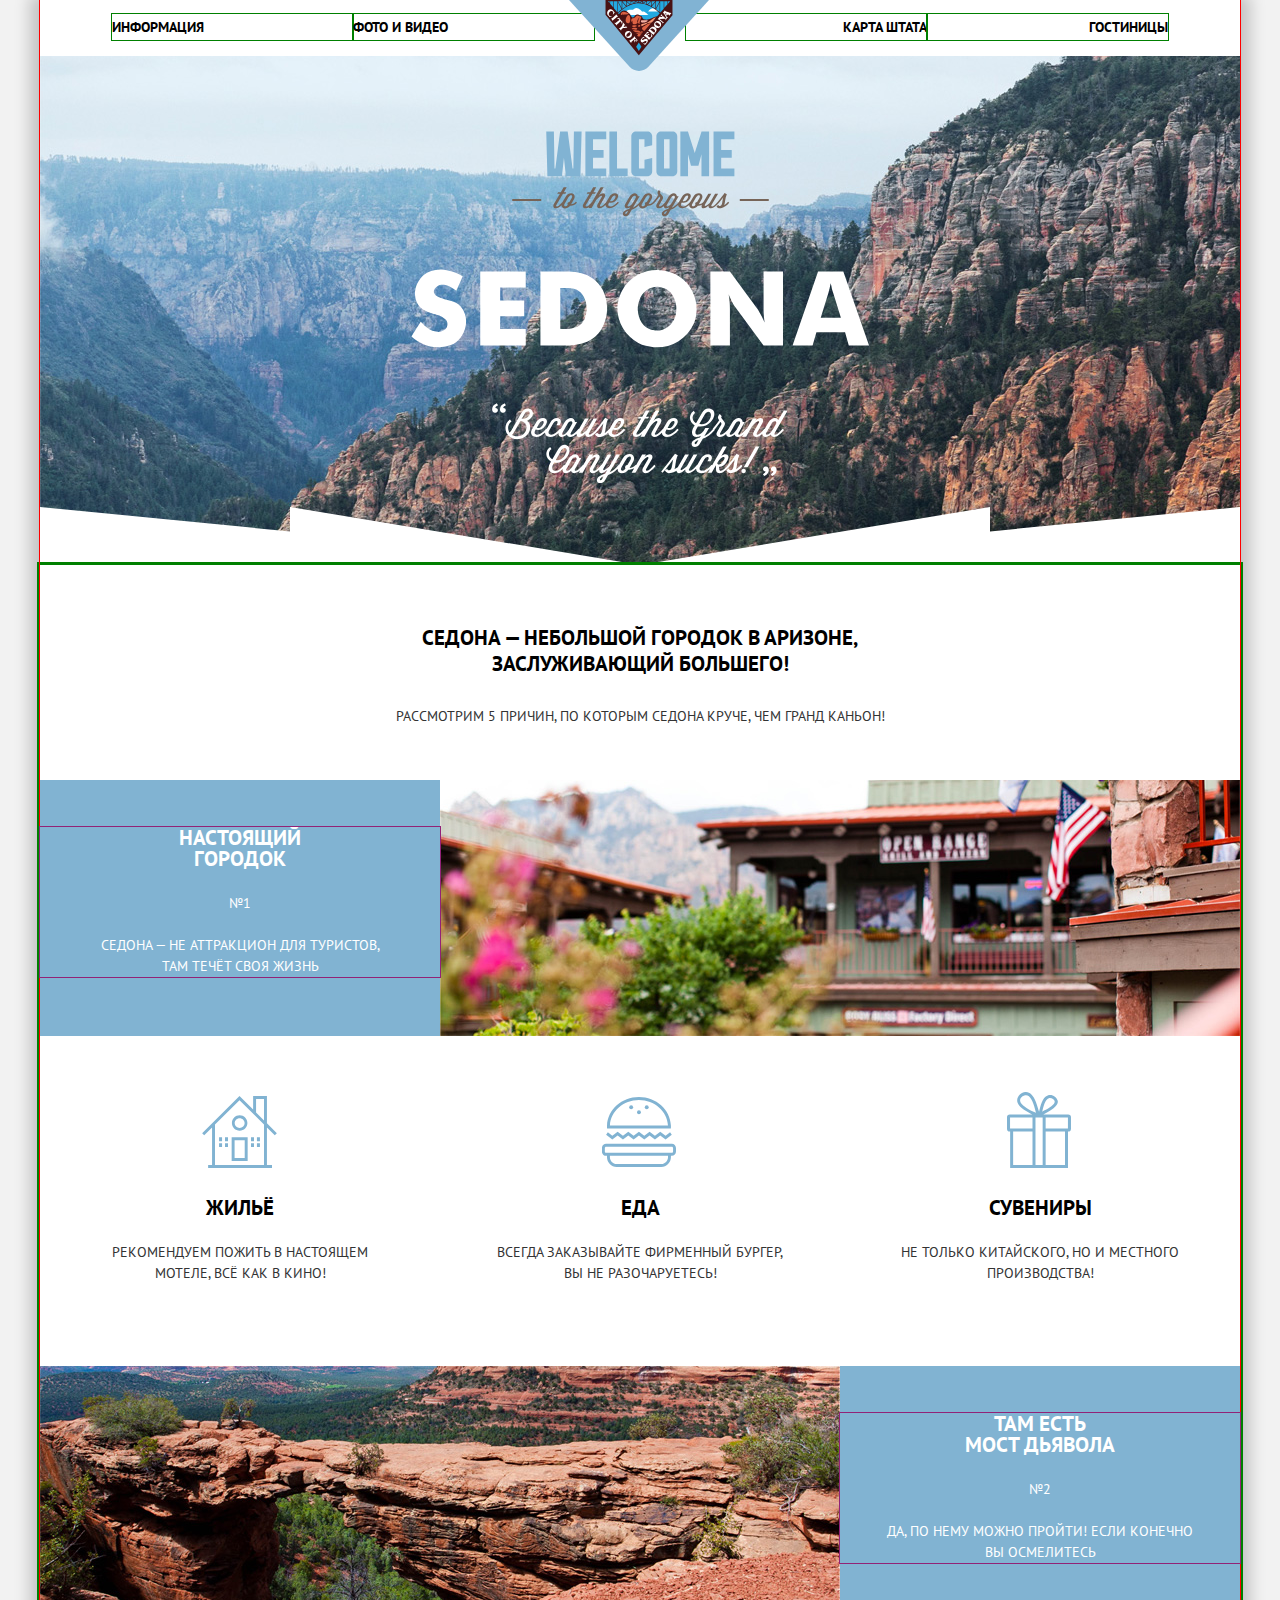
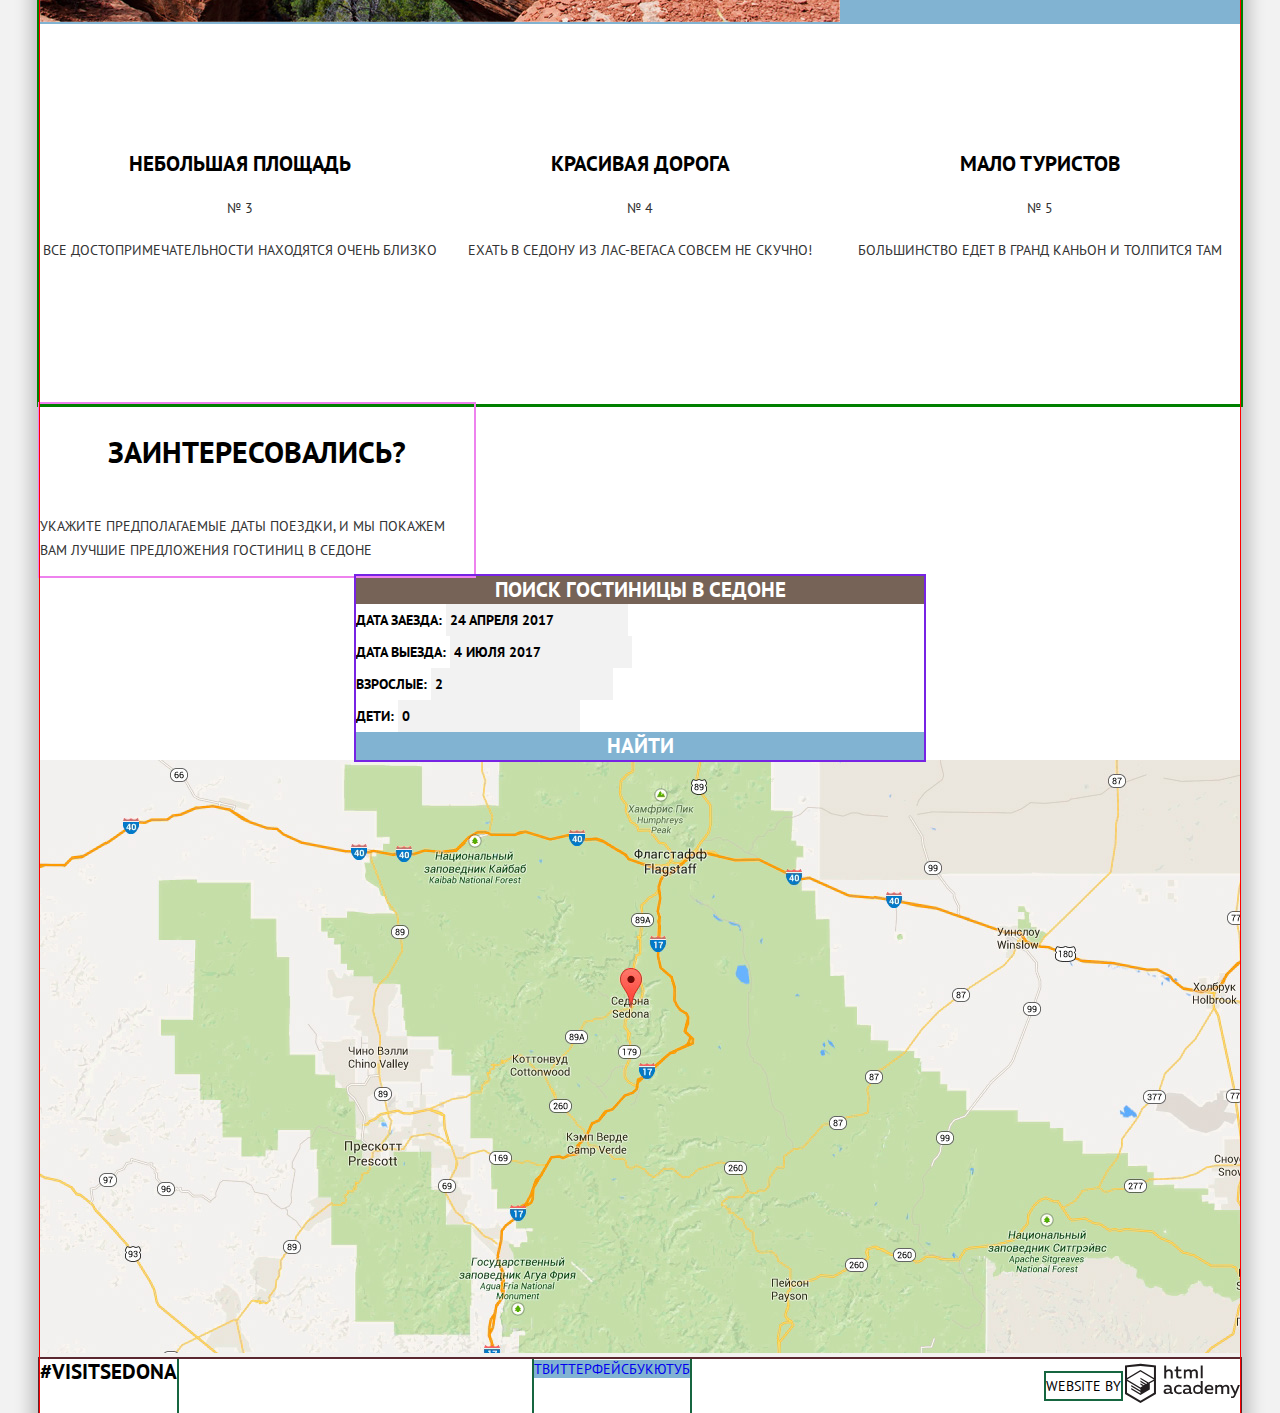
==== index.html @ 7dd40fde "исправляет замечания" ====
<!DOCTYPE html>
<html lang="ru">

<head>
  <meta charset="utf-8">
  <title>Сайт города Седона</title>
  <link href="https://fonts.googleapis.com/css?family=PT+Sans:400,700&display=swap&subset=cyrillic" rel="stylesheet">
  <link href="css/normalize.css" rel="stylesheet">
  <link href="css/style.css" rel="stylesheet">
</head>

<body>
  <div class="wrapper">
    <header class="header">
      <nav class="navigation">
        <img class="navigation__logo-image" src="img/logo-sedona.svg" width="140" height="71" alt="Логотип Седона">
        <ul class="navigation__list">
          <li class="navigation__item"><a class="navigation__link" href="#">Информация</a></li>
          <li class="navigation__item"><a class="navigation__link" href="#">Фото и видео</a></li>
          <li class="navigation__item"><a class="navigation__link" href="#">Карта штата</a></li>
          <li class="navigation__item"><a class="navigation__link" href="hotels.html">Гостиницы</a></li>
        </ul>
      </nav>
    </header>

    <!-- Главное содержимое страницы -->
    <main class="main">
      <h1 class="visual-hidden">Сай Седоны</h1>
      <div class="sedona-baner"></div>

      <!-- Разделы главного содержимого -->
      <section class="features">
        <h2 class="visual-hidden">Преимущества</h2>
        <div class="features-wrapper">
          <p class="features__title">Седона — небольшой городок в Аризоне, заслуживающий большего!</p>
          <p class="features__text">Рассмотрим 5 причин, по которым Седона круче, чем Гранд каньон!</p>
        </div>
        <ul class="features__list">
          <li class="features__item">
            <div class="features__wrapper">
              <h3 class="features__item-title features__item-title--white">Настоящий <br>городок</h3>
              <p class="features__item-number features__item-number--white">№1</p>
              <p class="features__item-text features__item-text--white">Седона — не аттракцион для туристов, там течёт своя жизнь</p>
            </div>
              <ul class="features-services">
              <li class="features-services__item">
                <h4 class="features-services__title">Жильё</h4>
                <p class="features-services__text">Рекомендуем пожить в настоящем <br>мотеле, всё как в кино!</p>
              </li>
              <li class="features-services__item">
                <h4 class="features-services__title">Еда</h4>
                <p class="features-services__text">Всегда заказывайте фирменный бургер, <br>вы не разочаруетесь!</p>
              </li>
              <li class="features-services__item">
                <h4 class="features-services__title">Сувениры</h4>
                <p class="features-services__text">Не только китайского, но и местного <br> производства!</p>
              </li>
            </ul>
          </li>
          <li class="features__item">
            <div class="features__wrapper features__wrapper--right">
              <h3 class="features__item-title features__item-title--white">Там есть <br>мост дьявола</h3>
              <p class="features__item-number features__item-number--white">№2</p>
              <p class="features__item-text features__item-text--white">Да, по нему можно пройти! Если конечно <br>вы осмелитесь</p>
            </div>
          </li>
          <li class="features__item feature-item">
            <h3 class="features__item-title">Небольшая площадь</h3>
            <p class="features__item-number">№ 3</p>
            <p class="features__item-text">Все достопримечательности находятся очень близко</p>
          </li>
          <li class="features__item feature-item">
            <h3 class="features__item-title">Красивая дорога</h3>
            <p class="features__item-number">№ 4</p>
            <p class="features__item-text">Ехать в Седону из Лас-Вегаса совсем не скучно!</p>
          </li>
          <li class="features__item feature-item">
            <h3 class="features__item-title">Мало туристов</h3>
            <p class="features__item-number">№ 5</p>
            <p class="features__item-text">Большинство едет в Гранд каньон и толпится там</p>
          </li>
        </ul>
      </section>
      <!-- Раздел формы -->
      <section class="search-hotel">
        <div class="search-hotel__wrapper--text">
          <h2 class="visual-hidden">Поиск гостиницы</h2>
          <p class="search-hotel__quetion">Заинтересовались?</p>
          <p class="search-hotel__text">Укажите предполагаемые даты поездки, и мы покажем вам лучшие предложения гостиниц
            в Седоне</p>
        </div>
        <div class="search-hotel__wrapper--form">
          <button class="search-button search-hotel__button" type="button">Поиск гостиницы в Седоне</button>
          <form class="search-hotel__popup-form" action="https://echo.htmlacademy.ru" method="post">
            <label class="search-hotel__popup-form-field" for="arrival-date">
              <span class="search-hotel__popup-form-field-name">Дата заезда:</span>
              <input class="search-hotel-input" type="text" name="arrival-date" value="" placeholder="24 апреля 2017">
            </label>
            <label class="search-hotel__popup-form-field" for="departure-date">
              <span class="search-hotel__popup-form-field-name">Дата выезда:</span>
              <input class="search-hotel-input" type="text" name="departure-date" value="" placeholder="4 июля 2017">
            </label>
            <label class="search-hotel__popup-form-field" for="adults">
              <span class="search-hotel__popup-form-field-name">Взрослые:</span>
              <input class="search-hotel-input" type="text" name="adults" value="" placeholder="2">
            </label>
            <label class="search-hotel__popup-form-field" for="children">
              <span class="search-hotel__popup-form-field-name">Дети:</span>
              <input class="search-hotel-input" type="text" name="children" value="" placeholder="0">
            </label>
            <button class="search-button search-button__search" type="submit">Найти</button>
          </form>
        </div>
      </section>

      <section class="map">
        <h2 class="visual-hidden">Карта</h2>
        <a class="map__link" href="map.html">
          <img class="map__image" src="img/map.jpg" width="1200" height="593" alt="как проехать">
        </a>
      </section>
    </main>


    <footer class="footer">
      <p class="footer__hushtag">#Visitsedona</p>
      <ul class="footer__list">
        <li class="footer__item">
          <a class="footer__link" href="#">Твиттер</a>
        </li>
        <li class="footer__item">
          <a class="footer__link" href="#">Фейсбук</a>
        </li>
        <li class="footer__item">
          <a class="footer__link" href="#">Ютуб</a>
        </li>
      </ul>
      <div class="footer__wrapper-made">
        <p class="footer__made">Website by</p>
        <a class="footer__made-link" href="https://htmlacademy.ru">
          <img class="footer__made-image" src="img/logo-htmlacademy.svg" width="115" height="41" alt="HTML Academy">
        </a>
      </div>
    </footer>
  </div>
</body>

</html>
---- css/style.css ----
html {
  box-sizing: border-box;
}
*, *::after, *::before {
  box-sizing: inherit;
}

body {
  margin: 0;
  padding: 0;
  font-family: "PT Sans", Arial, sans-serif;
  font-size: 14px;
  line-height: 21px;
  font-weight: 400;
  color: #000000;
  text-transform: uppercase;
  background-color: #f2f2f2;
}

.wrapper {
  width: 1200px;
  margin: 0 auto;
  box-shadow: 0px 5px 15px 10px rgba(0, 1, 1, 0.2);
  background-color: #ffffff;
  outline: 1px solid red;
}


a {
  text-decoration: none;
}

.navigation {
  align-items: center;
  position: relative;
  background-color: #ffffff;
  width: 100%;
  padding-top: 14px;
}

.navigation__logo-image {
  position: absolute;
  left: 529px;
  top: 0;
}

.navigation__list {
  display: flex;
  list-style: none;
  padding: 0;
  margin: 0;
  padding-left: 72px;
  padding-right: 72px;
  margin-bottom: 16px;
}

.navigation__link {
 display: inline-block;
}

.navigation__item {
  width: 241px;
  text-align: left;
  outline: 1px solid green;;
}

.navigation__item:nth-child(3) {
  margin-left: auto;
}

.navigation__item:nth-child(3),
.navigation__item:nth-child(4) {
 text-align: right;
}


.navigation__link {
  display: block;
  line-height: 26px;
  color: #000000;
  font-weight: 700;
}

.navigation__link:hover,
.navigation__link:focus {
  color: #81b3d2;
}

.navigation__link:active {
  color: rgba(0, 0, 0, 0.3);
}

.visual-hidden {
  position: absolute;
  width: 1px;
  height: 1px;
  margin: -1px;
  border: 0;
  padding: 0;
  white-space: nowrap;
  clip-path: inset(100%);
  clip: rect(0 0 0 0);
  overflow: hidden;
}

.sedona-baner {
  height: 509px;

  background-image:
    url("../img/intro-mask.svg"),
    url("../img/intro-welcome.svg"),
    url("../img/mountain.jpg");

  background-position:
    left 0 bottom -2px,
    center 75px,
    0 -77px;

  background-size:
    1200px 60px,
    459px 353px,
    1200px 773px;

  background-repeat: no-repeat;
}

.features {
  margin: 0 auto;
  width: 1200px;
  outline: 3px solid green;
}

.features-wrapper {
  width: 1200px;
  background-color: #ffffff;
  margin-bottom: 51px;
}

.features__title {
  width: 440px;
  text-align: center;
  font-size: 21px;
  line-height: 26px;
  font-weight: 700;
  margin: 0 auto;
  padding-top: 60px;
  margin-bottom: 26px;
}

.features__wrapper {
  position: relative;
  width: 400px;

  padding-left: 60px;
  padding-right: 60px;
  outline: 1px solid rgb(146, 34, 118);

}

.features__wrapper--right {
  padding: 0;
  margin-left: auto;
}

.features__wrapper:nth-child(2) {
  text-align: right;
}
.features__item:nth-child(1) {
  background-image: url("../img/feature-1.jpg");
  background-repeat:no-repeat;
  background-position: top 0 right 0;
  background-size: 800px 256px;
  background-color: #81b3d2;
}

.features__item:nth-child(2) {
  background-image: url("../img/feature-2.jpg");
  background-repeat:no-repeat;
  background-position: top 0 left 0;
  background-size: 800px 256px;
  background-color: #81b3d2;
}

.features__list {
  display: flex;
  flex-wrap: wrap;
  list-style: none;
  margin: 0;
  padding: 0;
}

.features__item {
  flex-basis: 1200px;
  flex-grow: 1;
  min-height: 100px;
  padding: 0;
  margin: 0;
  padding-top: 47px;
  margin-bottom: 82px;
  /* outline: 2px solid  #503e33; */
}

.features__item:nth-child(2) {
  text-align: right;
}

.features__item:nth-child(3),
.features__item:nth-child(4),
.features__item:nth-child(5){
  flex-basis: 140px;
}

.features__item-title {
  font-size: 21px;
  font-weight: 700;
  text-align: center;
  margin: 0 auto;
  margin-bottom: 24px;
}

.features-services {
  display: flex;
  margin: 0;
  padding: 0;
  background-color: #ffffff;
}

.features-services__item {
  width: 400px;
  list-style: none;
  outline: 2px solid white;
  padding-top: 159px;
}

.features-services__item:nth-child(1) {
  background-image: url(../img/icon-1.svg);
  background-repeat:no-repeat;
  background-position: 162px  58px;
}

.features-services__item:nth-child(2) {
  background-image: url(../img/icon-2.svg);
  background-repeat:no-repeat;
  background-position: 162px  59px;
}

.features-services__item:nth-child(3) {
  background-image: url(../img/icon-3.svg);
  background-repeat:no-repeat;
  background-position: 167px 54px;
}

.features__text {
  line-height: 26px;
  color: #333333;
  text-align: center;

  margin: 0;
  padding: 0;
}

.features__item-number,
.features__item-text {
  color: #333333;
  text-align: center;
  margin: 0;
  padding: 0;
}

.features__item-number {
  margin-bottom: 21px;
}

.features__item-text {
  margin-bottom: 61px;
}

.features__list,
.features-services {
  list-style: none;
}

.features__item-title--white,
.features__item-number--white,
.features__item-text--white {
  color: #ffffff;
}

.features-services {
  color: #000000;
}

.features-services__title {
  font-size: 21px;
  font-weight: 700;
  text-align: center;
  padding: 0;
  margin: 0;
  margin-bottom: 24px;
}

.features-services__text {
  text-align: center;
  color: #333333;
  margin: 0 auto;
}

.feature-item {
  width: 400px;


}


.search-hotel__wrapper--text {
  display: flex;
  flex-direction: column;
  justify-content: center;
  align-items: center;
  outline: 2px solid violet;
  width: 434px;

}

.search-hotel__wrapper--form {
  display: flex;
  flex-direction: column;
  outline: 2px solid rgb(119, 35, 228);
  width: 568px;
  margin: 0 auto;
}


.search-hotel__popup-form {
  display: flex;
  flex-direction: column;
}

.search-hotel__quetion {
  font-size: 30px;
  line-height: 36px;
  font-weight: 700;
}

.search-hotel__text {
  line-height: 24px;
  color: #333333;
}

.search-button {
  font-size: 21px;
  line-height: 26px;
  font-weight: 700;
  color: #ffffff;

  text-transform: uppercase;
  vertical-align: center;
  text-align: center;

  border: none;
}

.search-hotel__button {
  background-color: #766357;
}

.search-hotel__button:hover,
.search-hotel__button:focus {
  background-color: #604e43;
}

.search-hotel__button:active {
  color: rgba(255, 255, 255, 0.3);
  background-color: #503e33;
}

.search-hotel__popup-form {
  line-height: 26px;
  color: #000000;
  font-weight: 700;
}

.search-hotel-input {
  font-weight: 700;
  font: inherit;

  text-transform: uppercase;

  background-color: #f2f2f2;
  border: 2px solid #f2f2f2;
}

::-moz-placeholder {
  opacity: 1;
}

.search-hotel-input::-webkit-input-placeholder { /* Chrome/Opera/Safari */
  color: #000000;
}
.search-hotel-input::-moz-placeholder { /* Firefox 19+ */
  color: #000000;
}
.search-hotel-input:-ms-input-placeholder { /* IE 10+ */
  color: #000000;
}
.search-hotel-input:-moz-placeholder { /* Firefox 18- */
  color: #000000;
}

.search-hotel-input:hover {
  background-color: #ebebeb;
}

.search-hotel-input:focus {
  background-color: #ffffff;
  border: 2px solid #e5e5e5;
}

.search-button__search {
  background-color: #81b3d2;
}

.search-button__search:hover,
.search-button__search:focus {
  background-color: #669ec0;
}

.search-button__search:active {
  color: rgba(255, 255, 255, 0.3);
  background-color: #5496bd;
}

.map {
  background-color: #f2f1ef;
}




/* ВТОРАЯ СТРАНИЦА*/

.navigation__link--current {
  color: #766357;
}


/*ФОРМА ФИЛЬТРОВ*/

.filter-hotels__form {
  display: flex;
  flex-direction: row;
  padding-top: 56px;
  min-height: 100px;
  outline: 2px solid rgb(245, 83, 8);
}

.filter-hotels {
  color: #f2f2f2;
  background-color: #5496bd;
}

.filter-hotels__list {
  font-weight: normal;
  list-style: none;
  padding: 0;
  margin: 0;
}

.filter-hotels__fieldset-price {
  margin-left: auto;
}

.filter-hotels__fieldset-type,
.filter-hotels__fieldset-infrastructure,
.filter-hotels__fieldset-price {
  font-size: 16px;
  font-weight: bold;
}

.filter-hotels__range-filter {
  font-weight: normal;
  border: 2px solid #f2f2f2;
}

::-moz-placeholder {
  opacity: 1;
}

.filter-hotels__price-value {
  background-color: #5496bd;
}

.filter-hotels__price-value::-webkit-input-placeholder { /* Chrome/Opera/Safari */
  color: #ffffff;
}
.filter-hotels__price-value::-moz-placeholder { /* Firefox 19+ */
  color: #ffffff;
}
.filter-hotels__price-value:-ms-input-placeholder { /* IE 10+ */
  color: #ffffff;
}
.filter-hotels__price-value:-moz-placeholder { /* Firefox 18- */
  color: #ffffff;
}

.filter-hotels__button-show {
  font: inherit;
  font-weight: normal;
  text-transform: uppercase;
  color: #ffffff;
  background-color: #5496bd;

  border: 2px solid #f2f2f2;
}

.filter-hotels__button-show:hover,
.filter-hotels__button-show:focus {
  color: #000000;
  background-color: #ffffff;
}


/*СОРТИРОВКА*/

.sorting {
  display: flex;
  align-items: center;
  outline: 2px solid blue;
}

.sorting__list,
.sorting__direction-list {
  display: flex;
}

.sorting__direction-list {
  margin-left: auto;
}
.sorting__result-value {
  padding-left: 76px;
}

.sorting__title {
  padding-left: 22px;
}

.sorting__result-value,
.catalog__title {
  font-size: 21px;
  line-height: 26px;
  font-weight: 700;
}

.sorting__list,
.sorting__direction-list,
.catalog__list {
  list-style: none;
}

.sorting__title,
.sorting__list,
.sorting__direction-list {
  font-size: 12px;
  line-height: 18px;
  font-weight: 400;
}

.sorting__link,
.sorting__direction-link {
  color: rgba(0, 0, 0, 0.3)
}

.sorting__link {
  border-bottom: 1px dotted #81b3d2;
}

.sorting__link:hover,
.sorting__link:focus,
.sorting__direction-link:hover,
.sorting__direction-link:focus {
  color: #81b3d2;
}

.sorting__link:active,
.sorting__direction-link:active {
  color: #000000;
  border: none;
}

.sorting__link--current,
.sorting__direction-link--down--current {
  color: #81b3d2;
}



/*РЕЗУЛЬТАТ СОРТИРОВКИ*/
.catalog__list {
  margin: 0;
  padding: 0;
  outline: 2px solid yellow;
}

.catalog__item {
  display: flex;
  align-items: center;
  flex-basis: 1200px;
  padding-left: 72px;
  outline: 1px solid goldenrod;
}

.catalog__item-container {
  display: flex;
}

.catalog__item-wrapper {
  padding-left: 30px;
}

.catalog__rating {
  margin-left: auto;
}

.catalog__title:hover {
  color:#81b3d2;
}

.catalog__title:active {
  color:rgba(0, 0, 0, 0.3);
}

.catalog__text,
.catalog__price {
  color: #333333;
}

.catalog__more-details,
.catalog__booking {
  color: #ffffff;
}

.catalog__more-details {
  background-color: #81b3d2;
}

.catalog__more-details:hover,
.catalog__more-details:focus {
  background-color: #669ec0;
}

.catalog__more-details:active {
  color: rgba(255, 255, 255, 0.3);
  background-color: #5496bd;
}

.catalog__booking {
  background-color: #766357;
}

.catalog__booking:hover,
.catalog__booking:focus {
  background-color: #604e43;
}

.catalog__booking:active {
  color: rgba(255, 255, 255, 0.3);
  background-color: #503e33;
}

.catalog__rating-text {
  color: #666666;
  background-color: #f2f2f2;
}





/* CТИЛИ FOOTER*/
.footer {
  display: flex;
  outline: 2px solid rgb(90, 39, 47);
  width: 1200px;
}

.footer__hushtag {
  font-size: 21px;
  line-height: 26px;
  font-weight: 700;
  text-transform: uppercase;
  margin: 0;
  outline: 2px solid rgb(22, 102, 64);
  margin-right: auto;
}

.footer__wrapper-made {
  margin-left: auto;
}

.footer__list {
  display: flex;
  margin: 0;
  padding: 0;
  outline: 2px solid rgb(22, 102, 64);
}

.footer__made {
  line-height: 26px;
  display: inline-block;
  vertical-align: middle;
  outline: 2px solid rgb(22, 102, 64);
}

.footer__made-link {
  display: inline-block;
  vertical-align: middle;
}

.footer__item {
  list-style: none;
}
.footer__link {
  background-color: #81b3d2;
}

.footer__link:hover {
  background-color: #669ec0;
}

.footer__link:active {
  background-color: #5496bd;
}
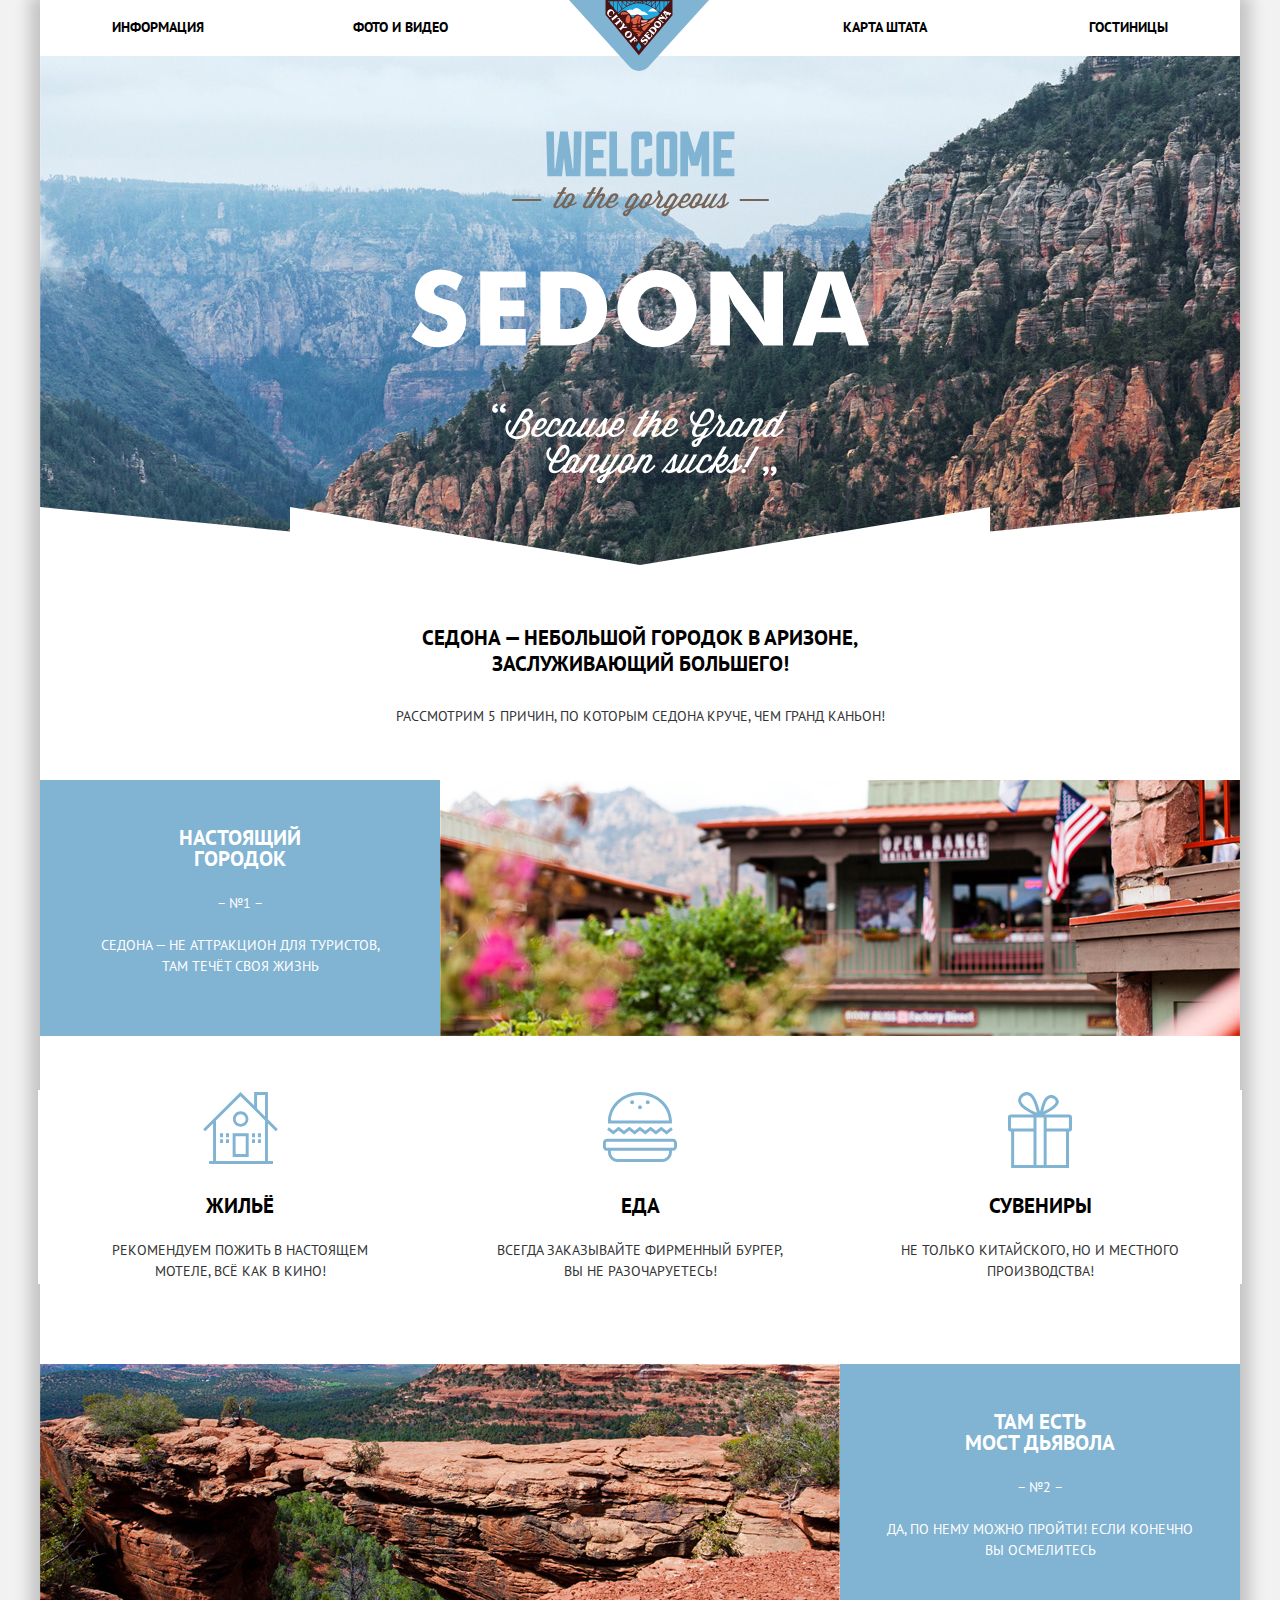
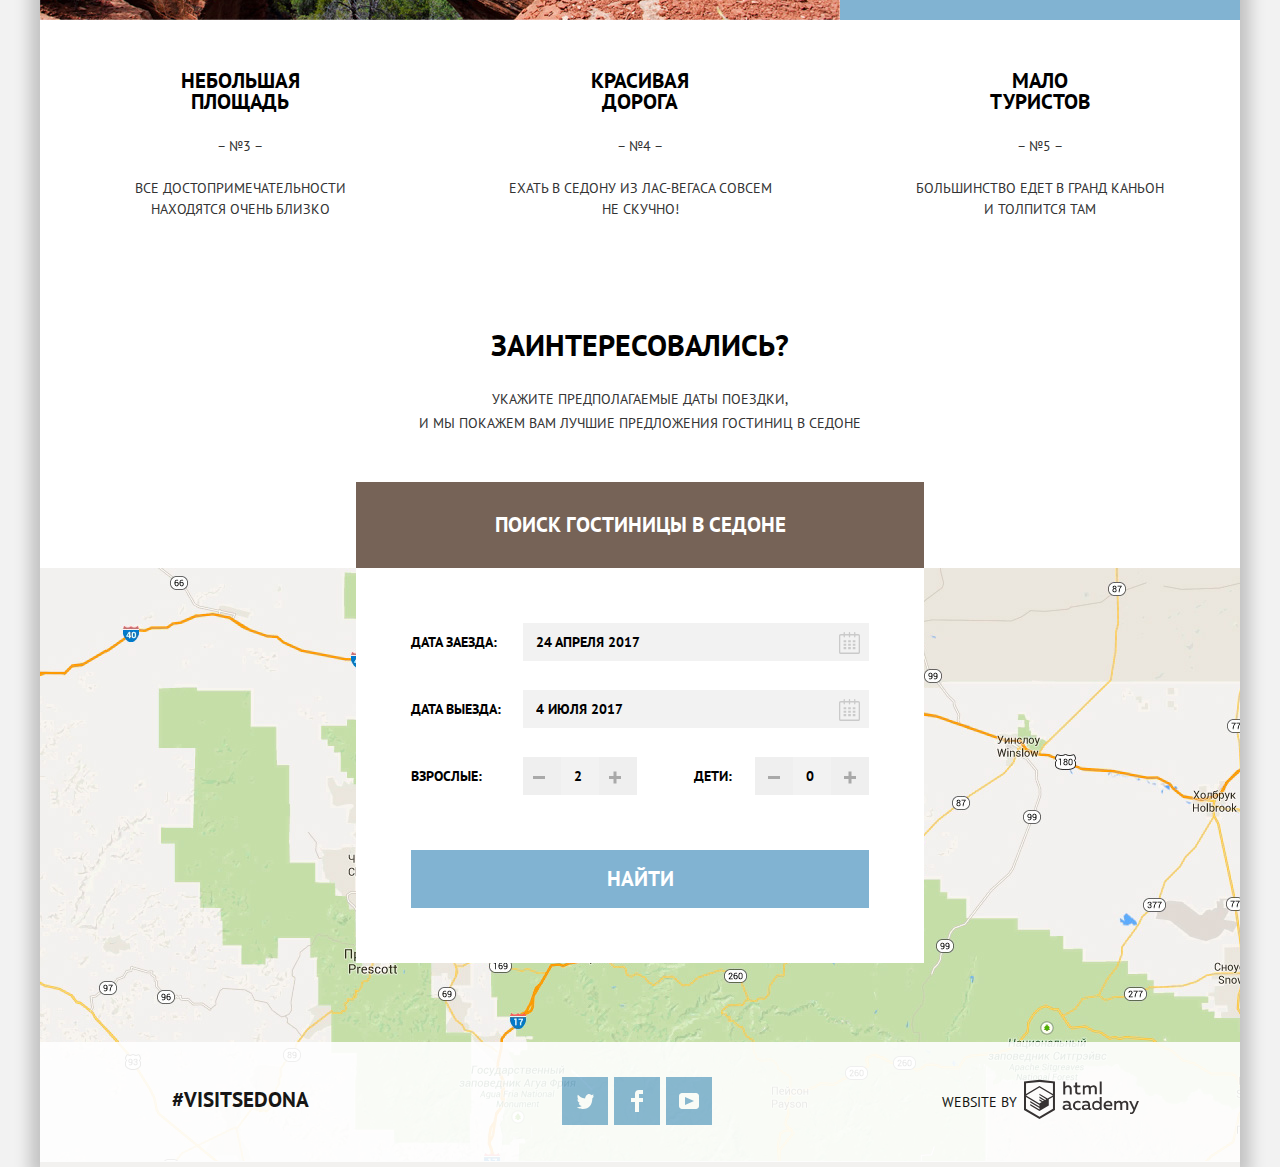
==== commit 9d9eb18d: "добавляет декоративные элементы" ====
--- a/index.html
+++ b/index.html
@@ -43,15 +43,15 @@
               <p class="features__item-text features__item-text--white">Седона — не аттракцион для туристов, там течёт своя жизнь</p>
             </div>
               <ul class="features-services">
-              <li class="features-services__item">
+              <li class="features-services__item features-services__item--home">
                 <h4 class="features-services__title">Жильё</h4>
                 <p class="features-services__text">Рекомендуем пожить в настоящем <br>мотеле, всё как в кино!</p>
               </li>
-              <li class="features-services__item">
+              <li class="features-services__item features-services__item--burger">
                 <h4 class="features-services__title">Еда</h4>
                 <p class="features-services__text">Всегда заказывайте фирменный бургер, <br>вы не разочаруетесь!</p>
               </li>
-              <li class="features-services__item">
+              <li class="features-services__item features-services__item--souvenirs">
                 <h4 class="features-services__title">Сувениры</h4>
                 <p class="features-services__text">Не только китайского, но и местного <br> производства!</p>
               </li>
@@ -65,19 +65,19 @@
             </div>
           </li>
           <li class="features__item feature-item">
-            <h3 class="features__item-title">Небольшая площадь</h3>
-            <p class="features__item-number">№ 3</p>
-            <p class="features__item-text">Все достопримечательности находятся очень близко</p>
+            <h3 class="features__item-title">Небольшая <br>площадь</h3>
+            <p class="features__item-number">№3</p>
+            <p class="features__item-text">Все достопримечательности <br>находятся очень близко</p>
           </li>
           <li class="features__item feature-item">
-            <h3 class="features__item-title">Красивая дорога</h3>
-            <p class="features__item-number">№ 4</p>
-            <p class="features__item-text">Ехать в Седону из Лас-Вегаса совсем не скучно!</p>
+            <h3 class="features__item-title">Красивая <br>дорога</h3>
+            <p class="features__item-number">№4</p>
+            <p class="features__item-text">Ехать в Седону из Лас-Вегаса совсем <br>не скучно!</p>
           </li>
           <li class="features__item feature-item">
-            <h3 class="features__item-title">Мало туристов</h3>
-            <p class="features__item-number">№ 5</p>
-            <p class="features__item-text">Большинство едет в Гранд каньон и толпится там</p>
+            <h3 class="features__item-title">Мало <br>туристов</h3>
+            <p class="features__item-number">№5</p>
+            <p class="features__item-text">Большинство едет в гранд каньон <br>и толпится там</p>
           </li>
         </ul>
       </section>
@@ -86,28 +86,48 @@
         <div class="search-hotel__wrapper--text">
           <h2 class="visual-hidden">Поиск гостиницы</h2>
           <p class="search-hotel__quetion">Заинтересовались?</p>
-          <p class="search-hotel__text">Укажите предполагаемые даты поездки, и мы покажем вам лучшие предложения гостиниц
-            в Седоне</p>
+          <p class="search-hotel__text">Укажите предполагаемые даты поездки, <br>и мы покажем вам лучшие предложения гостиниц в седоне</p>
+          <button class="search-button search-hotel__button" type="button">Поиск гостиницы в Седоне</button>
         </div>
+
         <div class="search-hotel__wrapper--form">
-          <button class="search-button search-hotel__button" type="button">Поиск гостиницы в Седоне</button>
           <form class="search-hotel__popup-form" action="https://echo.htmlacademy.ru" method="post">
-            <label class="search-hotel__popup-form-field" for="arrival-date">
-              <span class="search-hotel__popup-form-field-name">Дата заезда:</span>
-              <input class="search-hotel-input" type="text" name="arrival-date" value="" placeholder="24 апреля 2017">
-            </label>
-            <label class="search-hotel__popup-form-field" for="departure-date">
-              <span class="search-hotel__popup-form-field-name">Дата выезда:</span>
-              <input class="search-hotel-input" type="text" name="departure-date" value="" placeholder="4 июля 2017">
-            </label>
-            <label class="search-hotel__popup-form-field" for="adults">
-              <span class="search-hotel__popup-form-field-name">Взрослые:</span>
-              <input class="search-hotel-input" type="text" name="adults" value="" placeholder="2">
-            </label>
-            <label class="search-hotel__popup-form-field" for="children">
-              <span class="search-hotel__popup-form-field-name">Дети:</span>
-              <input class="search-hotel-input" type="text" name="children" value="" placeholder="0">
-            </label>
+            <div class="search-hotel__wrapper-field">
+              <label class="search-hotel__popup-form-field" for="arrival-date">
+                <span class="search-hotel__popup-form-field-name">Дата заезда:</span>
+              </label>
+              <input class="search-hotel-input" id="arrival-date" type="text" name="arrival" value="" placeholder="24 апреля 2017">
+              <button class="button-calendar">
+                <svg xmlns="http://www.w3.org/2000/svg" width="21" height="22" viewBox="0 0 21 22"><path d="M19.251 2.025h-2.845V.648c0-.381-.294-.689-.656-.689-.363 0-.656.308-.656.689v1.377h-3.938V.648c0-.381-.294-.689-.655-.689-.363 0-.657.308-.657.689v1.377H5.906V.648c0-.381-.294-.689-.656-.689-.363 0-.657.308-.657.689v1.377H1.75C.784 2.025 0 2.847 0 3.862v16.302C0 21.179.784 22 1.75 22h17.501c.966 0 1.749-.821 1.749-1.836V3.862c0-1.015-.783-1.837-1.749-1.837zm.437 18.139a.448.448 0 0 1-.437.459H1.75a.45.45 0 0 1-.438-.459V3.862a.45.45 0 0 1 .438-.459h2.844v1.378c0 .381.294.689.657.689.362 0 .656-.308.656-.689V3.403h3.938v1.378c0 .381.294.689.657.689.361 0 .655-.308.655-.689V3.403h3.938v1.378c0 .381.293.689.656.689.362 0 .656-.308.656-.689V3.403h2.845c.241 0 .437.206.437.459v16.302z"/><path d="M4.594 8.225h2.625v2.066H4.594zM4.594 11.668h2.625v2.067H4.594zM4.594 15.112h2.625v2.066H4.594zM9.188 15.112h2.625v2.066H9.188zM9.188 11.668h2.625v2.067H9.188zM9.188 8.225h2.625v2.066H9.188zM13.781 15.112h2.625v2.066h-2.625zM13.781 11.668h2.625v2.067h-2.625zM13.781 8.225h2.625v2.066h-2.625z"/></svg>
+              </button>
+            </div>
+            <div class="search-hotel__wrapper-field">
+              <label class="search-hotel__popup-form-field" for="departure-date">
+                <span class="search-hotel__popup-form-field-name">Дата выезда:</span>
+              </label>
+              <input class="search-hotel-input" id="departure-date" type="text" name="departure" value="" placeholder="4 июля 2017">
+              <button class="button-calendar">
+                  <svg xmlns="http://www.w3.org/2000/svg" width="21" height="22" viewBox="0 0 21 22"><path d="M19.251 2.025h-2.845V.648c0-.381-.294-.689-.656-.689-.363 0-.656.308-.656.689v1.377h-3.938V.648c0-.381-.294-.689-.655-.689-.363 0-.657.308-.657.689v1.377H5.906V.648c0-.381-.294-.689-.656-.689-.363 0-.657.308-.657.689v1.377H1.75C.784 2.025 0 2.847 0 3.862v16.302C0 21.179.784 22 1.75 22h17.501c.966 0 1.749-.821 1.749-1.836V3.862c0-1.015-.783-1.837-1.749-1.837zm.437 18.139a.448.448 0 0 1-.437.459H1.75a.45.45 0 0 1-.438-.459V3.862a.45.45 0 0 1 .438-.459h2.844v1.378c0 .381.294.689.657.689.362 0 .656-.308.656-.689V3.403h3.938v1.378c0 .381.294.689.657.689.361 0 .655-.308.655-.689V3.403h3.938v1.378c0 .381.293.689.656.689.362 0 .656-.308.656-.689V3.403h2.845c.241 0 .437.206.437.459v16.302z"/><path d="M4.594 8.225h2.625v2.066H4.594zM4.594 11.668h2.625v2.067H4.594zM4.594 15.112h2.625v2.066H4.594zM9.188 15.112h2.625v2.066H9.188zM9.188 11.668h2.625v2.067H9.188zM9.188 8.225h2.625v2.066H9.188zM13.781 15.112h2.625v2.066h-2.625zM13.781 11.668h2.625v2.067h-2.625zM13.781 8.225h2.625v2.066h-2.625z"/></svg>
+                </button>
+            </div>
+            <div class="search-hotel__wrapper-field search-hotel__wrapper-field--number-people">
+              <div class="search-hotel__wrapper-people">
+                <label class="search-hotel__popup-form-field" for="adults">
+                  <span class="search-hotel__popup-form-field-name">Взрослые:</span>
+                </label>
+                <button class="button-minus"></button>
+                <input class="search-hotel-input" id="adults" type="text" name="adult" value="" placeholder="2">
+                <button class="button-plus"></button>
+              </div>
+              <div class="search-hotel__wrapper-people">
+                <label class="search-hotel__popup-form-field" for="children">
+                  <span class="search-hotel__popup-form-field-name search-hotel__popup-form-field-name--child">Дети:</span>
+                </label>
+                <button class="button-minus button-minus--child"></button>
+                <input class="search-hotel-input" id="children" type="text" name="child" value="" placeholder="0">
+                <button class="button-plus button-plus--child"></button>
+              </div>
+            </div>
             <button class="search-button search-button__search" type="submit">Найти</button>
           </form>
         </div>
@@ -115,9 +135,8 @@
 
       <section class="map">
         <h2 class="visual-hidden">Карта</h2>
-        <a class="map__link" href="map.html">
-          <img class="map__image" src="img/map.jpg" width="1200" height="593" alt="как проехать">
-        </a>
+        <iframe src="https://www.google.com/maps/embed?pb=!1m18!1m12!1m3!1d418951.79386416427!2d-111.40577700808174!3d34.88052328887063!2m3!1f0!2f0!3f0!3m2!1i1024!2i768!4f13.1!3m3!1m2!1s0x872da132f942b00d%3A0x5548c523fa6c8efd!2z0KHQtdC00L7QvdCwLCDQkNGA0LjQt9C-0L3QsCA4NjMzNiwg0KHQqNCQ!5e0!3m2!1sru!2sru!4v1569522202751!5m2!1sru!2sru" width="1200" height="593" style="border:0;" allowfullscreen="">
+        </iframe>
       </section>
     </main>
 
@@ -126,19 +145,29 @@
       <p class="footer__hushtag">#Visitsedona</p>
       <ul class="footer__list">
         <li class="footer__item">
-          <a class="footer__link" href="#">Твиттер</a>
+          <a class="footer__link" href="#">
+            <span class="visual-hidden">Твиттер</span>
+            <svg xmlns="http://www.w3.org/2000/svg" xmlns:xlink="http://www.w3.org/1999/xlink" width="17" height="15" viewBox="0 0 17 15"><path fill="#FFF" d="M10.95.144c1.685-.496 2.984.27 3.577 1.179.673-.231 1.331-.481 2.011-.708a2.345 2.345 0 0 1-.857 1.768c.685.17 1.304-.491 1.304-.491-.169 1-1.006 1.788-1.563 2.024-.231 6.75-3.175 11.217-10.077 11.082h-.446c-.41 0-4.164-.46-4.898-1.887 2.271.196 3.893-.422 4.693-1.177-.96-.3-2.679-.477-2.979-2.95.349.106.564.228 1.19.119C1.705 8.247.374 7.53.448 5.33c.285.328 1.067.536 1.34.472C1.085 5.561-.182 2.442.894.85c1.818 1.854 3.735 3.606 7.152 3.773C8.254 2.33 9.183.793 10.95.144z"/></svg>
+          </a>
         </li>
         <li class="footer__item">
-          <a class="footer__link" href="#">Фейсбук</a>
+          <a class="footer__link" href="#">
+            <span class="visual-hidden">Фейсбук</span>
+            <svg xmlns="http://www.w3.org/2000/svg" width="12" height="22" viewBox="0 0 12 22"><path fill="#FFF" d="M12 4V0H8a4 4 0 0 0-4 4v4H0v4h4v10h4V12h4V8H8V4h4z"/></svg>
+          </a>
         </li>
         <li class="footer__item">
-          <a class="footer__link" href="#">Ютуб</a>
+          <a class="footer__link" href="#">
+            <span class="visual-hidden">Ютуб</span>
+            <svg xmlns="http://www.w3.org/2000/svg" xmlns:xlink="http://www.w3.org/1999/xlink" width="20" height="16" viewBox="0 0 20 16"><path fill="#FFF" d="M17 0H3C1.35 0 0 1.35 0 3v10c0 1.65 1.35 3 3 3h14c1.65 0 3-1.35 3-3V3c0-1.65-1.35-3-3-3zM6.027 11.998V4.002L15.014 8l-8.987 3.998z"/></svg>
+          </a>
         </li>
       </ul>
       <div class="footer__wrapper-made">
         <p class="footer__made">Website by</p>
         <a class="footer__made-link" href="https://htmlacademy.ru">
-          <img class="footer__made-image" src="img/logo-htmlacademy.svg" width="115" height="41" alt="HTML Academy">
+          <span class="visual-hidden">Логотип HTML Academy</span>
+          <svg id="Layer_1" data-name="Layer 1" xmlns="http://www.w3.org/2000/svg" width="115" height="41" viewBox="0 0 108.08 36.85"><title>logo-htmlacademy-small1</title><path d="M44.61,26.88a2,2,0,0,0,.55-0.1v1.33a3.25,3.25,0,0,1-1.18.21,1.67,1.67,0,0,1-1.67-1,4.84,4.84,0,0,1-3.14,1.08c-1.51,0-2.91-.83-2.91-2.55,0-2.13,2-2.79,3.71-2.79a11.08,11.08,0,0,1,2.17.25v-0.3c0-1-.76-1.77-2.19-1.77a7.42,7.42,0,0,0-3,.64v-1.7a10.21,10.21,0,0,1,3.19-.55c2.36,0,3.81,1.12,3.81,3.65v3a0.54,0.54,0,0,0,.49.59h0.17Zm-6.44-1.13A1.35,1.35,0,0,0,39.63,27h0.11a3.39,3.39,0,0,0,2.41-1V24.58a9.72,9.72,0,0,0-1.81-.21c-1,0-2.16.33-2.16,1.38h0Zm12.36-6.11a5,5,0,0,1,2.57.64V22a4.08,4.08,0,0,0-2.3-.7,2.75,2.75,0,1,0,0,5.49,5,5,0,0,0,2.43-.64v1.71a6.27,6.27,0,0,1-2.76.57A4.21,4.21,0,0,1,46,24.51q0-.21,0-0.41a4.32,4.32,0,0,1,4.18-4.46h0.38Zm12.17,7.24a2,2,0,0,0,.55-0.1v1.33a3.25,3.25,0,0,1-1.18.21,1.67,1.67,0,0,1-1.67-1,4.84,4.84,0,0,1-3.14,1.08c-1.51,0-2.91-.83-2.91-2.55,0-2.13,2-2.79,3.71-2.79a11.08,11.08,0,0,1,2.17.25v-0.3c0-1-.76-1.77-2.19-1.77a7.42,7.42,0,0,0-3,.64v-1.7a10.21,10.21,0,0,1,3.19-.55c2.36,0,3.81,1.12,3.81,3.65v3a0.54,0.54,0,0,0,.49.59h0.17Zm-6.44-1.13A1.35,1.35,0,0,0,57.73,27h0.11a3.39,3.39,0,0,0,2.41-1V24.58a9.72,9.72,0,0,0-1.81-.21c-1.06,0-2.16.33-2.16,1.38h0ZM73,16V28.2H71.35V26.88a3.88,3.88,0,0,1-3.19,1.54,4.4,4.4,0,0,1,0-8.78,3.81,3.81,0,0,1,3,1.3V16H73Zm-4.53,5.22a2.76,2.76,0,1,0,0,5.52A2.86,2.86,0,0,0,71.15,25V23A2.91,2.91,0,0,0,68.49,21.27ZM79,19.64c3.31,0,4.46,2.68,3.92,5.09H76.7c0.21,1.5,1.67,2.11,3.19,2.11a6.11,6.11,0,0,0,2.64-.59v1.6a7.14,7.14,0,0,1-3,.57C77,28.42,74.78,27,74.78,24a4.18,4.18,0,0,1,4-4.39H79Zm0.09,1.54a2.28,2.28,0,0,0-2.44,2.1v0.06H81.3A2,2,0,0,0,79.13,21.18Zm5.73,7V19.87h1.65v1a3.81,3.81,0,0,1,2.78-1.27A2.86,2.86,0,0,1,91.89,21a4.12,4.12,0,0,1,2.91-1.33A3.06,3.06,0,0,1,98,23V28.2h-1.9V23.05a1.59,1.59,0,0,0-1.42-1.75H94.42a2.8,2.8,0,0,0-2.07,1.12V28.2h-1.9V23.05A1.59,1.59,0,0,0,89,21.31H88.8a3,3,0,0,0-2.21,1.29v5.63H84.86Zm21.31-8.33h1.9l-3.91,9.46c-0.9,2.17-2.09,2.86-3.35,2.86a4.76,4.76,0,0,1-1.1-.14V30.46a2.86,2.86,0,0,0,.85.12c0.9,0,1.58-.64,2.07-1.9l0.17-.42-4-8.4h2l2.86,6.29ZM38.73,1.46V6.22a3.81,3.81,0,0,1,2.7-1.14,3.25,3.25,0,0,1,3.44,3.4v5.15H43V8.72a1.81,1.81,0,0,0-1.61-2h-0.3a2.93,2.93,0,0,0-2.32,1.39v5.52h-1.9V1.46h1.9ZM49.94,2.31v3h3V6.91h-3v3.81c0,1.1.5,1.46,1.58,1.46a4.49,4.49,0,0,0,1.69-.33v1.6A6.8,6.8,0,0,1,51,13.8a2.55,2.55,0,0,1-2.86-2.74V6.89H46.58V5.26h1.5V2.74Zm5.4,11.31V5.28H57v1A3.81,3.81,0,0,1,59.77,5a2.86,2.86,0,0,1,2.6,1.33A4.12,4.12,0,0,1,65.28,5,3.06,3.06,0,0,1,68.44,8.4v5.21h-1.9V8.46a1.59,1.59,0,0,0-1.42-1.75H64.89a2.8,2.8,0,0,0-2.07,1.12v5.78h-1.9V8.46A1.59,1.59,0,0,0,59.5,6.71H59.27A3,3,0,0,0,57.06,8v5.63H55.34ZM71.17,1.45H73V13.6H71.17V1.45ZM14.71,0H14.55L0,1.54V28.21l14.55,8.66,14.55-8.66V1.54Zm12.5,27.1L14.55,34.64,1.9,27.12V16.18l12.59,7.5V25L5.86,19.9v1.31l8.68,5.21v1.39L5.87,22.65V24l8.68,5.21,8.75-5.24V18.31L27.2,16V27.12Zm0-12.53-3.48,2-1.6,1L14.51,13v1.31L21,18.23H21l-0.14.09-1,.54-5.37-3.2V17l4.24,2.52-1,.67-3.2-1.9v1.31l2.1,1.24L14.5,22.1,2,14.65,14.51,7.11Zm0-1.32L14.49,5.76,1.91,13.25v-10L14.56,1.92,27.21,3.25v10h0Z" transform="translate(0 -0.02)" fill="#231f20"/></svg>
         </a>
       </div>
     </footer>
--- a/css/style.css
+++ b/css/style.css
@@ -23,9 +23,7 @@
   margin: 0 auto;
   box-shadow: 0px 5px 15px 10px rgba(0, 1, 1, 0.2);
   background-color: #ffffff;
-  outline: 1px solid red;
-}
-
+}
 
 a {
   text-decoration: none;
@@ -62,7 +60,6 @@
 .navigation__item {
   width: 241px;
   text-align: left;
-  outline: 1px solid green;;
 }
 
 .navigation__item:nth-child(3) {
@@ -115,7 +112,7 @@
   background-position:
     left 0 bottom -2px,
     center 75px,
-    0 -77px;
+    0 -57px;
 
   background-size:
     1200px 60px,
@@ -128,7 +125,8 @@
 .features {
   margin: 0 auto;
   width: 1200px;
-  outline: 3px solid green;
+
+  margin-bottom: 48px;
 }
 
 .features-wrapper {
@@ -154,13 +152,12 @@
 
   padding-left: 60px;
   padding-right: 60px;
-  outline: 1px solid rgb(146, 34, 118);
-
 }
 
 .features__wrapper--right {
   padding: 0;
   margin-left: auto;
+  margin-bottom: 20px;
 }
 
 .features__wrapper:nth-child(2) {
@@ -223,6 +220,7 @@
   display: flex;
   margin: 0;
   padding: 0;
+  padding-top: 56px;
   background-color: #ffffff;
 }
 
@@ -230,25 +228,25 @@
   width: 400px;
   list-style: none;
   outline: 2px solid white;
-  padding-top: 159px;
-}
-
-.features-services__item:nth-child(1) {
+  padding-top: 103px;
+}
+
+.features-services__item--home {
   background-image: url(../img/icon-1.svg);
   background-repeat:no-repeat;
-  background-position: 162px  58px;
-}
-
-.features-services__item:nth-child(2) {
+  background-position: top center;
+}
+
+.features-services__item--burger {
   background-image: url(../img/icon-2.svg);
   background-repeat:no-repeat;
-  background-position: 162px  59px;
-}
-
-.features-services__item:nth-child(3) {
+  background-position: top center;
+}
+
+.features-services__item--souvenirs {
   background-image: url(../img/icon-3.svg);
   background-repeat:no-repeat;
-  background-position: 167px 54px;
+  background-position: top center;
 }
 
 .features__text {
@@ -272,8 +270,16 @@
   margin-bottom: 21px;
 }
 
+.features__item-number::before {
+  content: "– ";
+}
+
+.features__item-number::after {
+  content: " –";
+}
+
 .features__item-text {
-  margin-bottom: 61px;
+  margin-bottom: 59px;
 }
 
 .features__list,
@@ -308,44 +314,29 @@
 
 .feature-item {
   width: 400px;
-
-
+  padding: 0;
+  margin: 0;
+}
+
+.features__item:nth-child(2) {
+  margin-bottom: 50px;
 }
 
 
 .search-hotel__wrapper--text {
-  display: flex;
-  flex-direction: column;
-  justify-content: center;
-  align-items: center;
-  outline: 2px solid violet;
-  width: 434px;
-
-}
-
-.search-hotel__wrapper--form {
-  display: flex;
-  flex-direction: column;
-  outline: 2px solid rgb(119, 35, 228);
-  width: 568px;
+  text-align: center;
+
+  padding: 0;
+  margin: 0;
   margin: 0 auto;
 }
 
-
-.search-hotel__popup-form {
-  display: flex;
-  flex-direction: column;
-}
-
 .search-hotel__quetion {
-  font-size: 30px;
-  line-height: 36px;
-  font-weight: 700;
+  margin-bottom: 24px;
 }
 
 .search-hotel__text {
-  line-height: 24px;
-  color: #333333;
+  margin-bottom: 47px;
 }
 
 .search-button {
@@ -362,6 +353,8 @@
 }
 
 .search-hotel__button {
+  width: 568px;
+  height: 86px;
   background-color: #766357;
 }
 
@@ -373,6 +366,17 @@
 .search-hotel__button:active {
   color: rgba(255, 255, 255, 0.3);
   background-color: #503e33;
+}
+
+.search-hotel__quetion {
+  font-size: 30px;
+  line-height: 36px;
+  font-weight: 700;
+}
+
+.search-hotel__text {
+  line-height: 24px;
+  color: #333333;
 }
 
 .search-hotel__popup-form {
@@ -382,13 +386,23 @@
 }
 
 .search-hotel-input {
+  width: 346px;
+  min-height: 38px;
   font-weight: 700;
   font: inherit;
 
+  padding-left: 11px;
   text-transform: uppercase;
 
   background-color: #f2f2f2;
   border: 2px solid #f2f2f2;
+}
+
+.search-hotel-input:nth-child(3),
+.search-hotel-input:nth-child(4) {
+  width: 38px;
+  min-height: 38px;
+  padding-left: 11px
 }
 
 ::-moz-placeholder {
@@ -418,6 +432,8 @@
 }
 
 .search-button__search {
+  width: 458px;
+  height: 58px;
   background-color: #81b3d2;
 }
 
@@ -431,8 +447,136 @@
   background-color: #5496bd;
 }
 
+.search-hotel__wrapper--form {
+  display: flex;
+  flex-direction: column;
+  position: relative;
+  width: 568px;
+  margin: 0 auto;
+}
+
+.search-hotel__popup-form {
+  display: flex;
+  flex-direction: column;
+  position: absolute;
+  width: 568px;
+  height: 395px;
+  background-color: #ffffff;
+  padding: 55px;
+
+}
+
+.search-hotel__wrapper-field {
+  display: flex;
+  justify-content: space-between;
+  align-items: center;
+  position: relative;
+  margin-bottom: 29px;
+}
+
+.search-hotel__wrapper-field--number-people {
+  margin-bottom: 55px;
+}
+
+.button-calendar {
+  position: absolute;
+  top: 8px;
+  right: 3px;
+  border: none;
+  background: transparent;
+}
+.button-calendar path{
+  fill: #cacaca;
+}
+
+.button-calendar:hover path,
+.button-calendar:focus path {
+  fill: #000000;
+}
+
+.button-calendar:active path {
+  fill: #81b3d2;
+}
+
+.button-calendar:focus {
+  outline: none;
+}
+
+.search-hotel__wrapper-people {
+  display: flex;
+  width: 226px;
+  align-items: center;
+  position: relative;
+}
+
+.search-hotel__popup-form-field-name--child {
+  padding-left: 51px;
+}
+
+.button-plus,
+.button-minus {
+  width: 38px;
+  position: relative;
+  min-height: 38px;
+  border: 0;
+}
+
+.button-minus {
+  margin-left: auto;
+}
+
+.button-plus::before,
+.button-minus::before,
+.button-plus::after {
+  content: "";
+  width: 12px;
+  height: 3px;
+  background-color: #a9a9a9;
+  position: absolute;
+  top: 19px;
+  right: 16px;
+}
+
+.button-plus::after {
+  transform: rotate(90deg);
+}
+
+.button-minus--child::before,
+.button-plus--child::before,
+.button-plus--child::after {
+  content: "";
+  width: 12px;
+  height: 3px;
+  background-color: #a9a9a9;
+  position: absolute;
+  top: 19px;
+  right: 13px;
+}
+
+.button-plus--child::after {
+  transform: rotate(90deg);
+}
+
+.button-minus:hover::before,
+.button-minus:focus::before,
+.button-plus:hover::before,
+.button-plus:focus::before,
+.button-plus:hover::after,
+.button-plus:focus::after {
+  background-color: #000000;
+}
+
+.button-minus:active::before,
+.button-plus:active::before,
+.button-plus:active::after {
+  background-color: #81b3d2;;
+}
+
 .map {
+  margin-bottom: -125px;
   background-color: #f2f1ef;
+  background-image: url("../img/map.jpg");
+  background-repeat: no-repeat;
 }
 
 
@@ -680,49 +824,87 @@
 /* CТИЛИ FOOTER*/
 .footer {
   display: flex;
-  outline: 2px solid rgb(90, 39, 47);
   width: 1200px;
-}
-
-.footer__hushtag {
+  height: 120px;
+  background-color: #ffffff;
+  opacity: 0.9;
+}
+
+ .footer__hushtag {
+  width: 400px;
   font-size: 21px;
   line-height: 26px;
   font-weight: 700;
   text-transform: uppercase;
-  margin: 0;
-  outline: 2px solid rgb(22, 102, 64);
-  margin-right: auto;
-}
-
-.footer__wrapper-made {
-  margin-left: auto;
+  padding: 0;
+  margin: 0;
+  padding-left: 132px;
+  padding-top: 45px;
 }
 
 .footer__list {
   display: flex;
-  margin: 0;
-  padding: 0;
-  outline: 2px solid rgb(22, 102, 64);
+  flex-wrap: wrap;
+  justify-content: center;
+  width: 400px;
+  margin: 0 auto;
+  padding: 0;
+  list-style: none;
+  padding-top: 35px;
+}
+
+.footer__link {
+  display: flex;
+  align-items: center;
+  justify-content: center;
+  width: 46px;
+  height: 48px;
+  background-color: #81b3d2;
+}
+
+.footer__link:hover,
+.footer__link:focus {
+  background-color: #669ec0;
+}
+
+.footer__link:active path {
+ opacity: 0.3;
+}
+
+.footer__link:active path {
+  background-color: #5496bd;
+}
+
+.footer__item {
+  margin: 0;
+  padding: 0;
+  margin-right: 6px;
 }
 
 .footer__made {
   line-height: 26px;
-  display: inline-block;
-  vertical-align: middle;
-  outline: 2px solid rgb(22, 102, 64);
-}
-
-.footer__made-link {
-  display: inline-block;
-  vertical-align: middle;
-}
-
-.footer__item {
-  list-style: none;
-}
-.footer__link {
-  background-color: #81b3d2;
-}
+  padding-left: 102px;
+  margin-right: 7px;
+}
+
+.footer__wrapper-made {
+  display: flex;
+  flex-wrap: wrap;
+  justify-content: flex-start;
+  align-items: center;
+  width: 400px;
+  margin: 0;
+}
+
+.footer__made-link:hover path,
+.footer__made-link:focus path {
+  fill: #81b3d2;
+}
+
+.footer__made-link:active path {
+  fill: #bdbbbc;
+}
+
 
 .footer__link:hover {
   background-color: #669ec0;
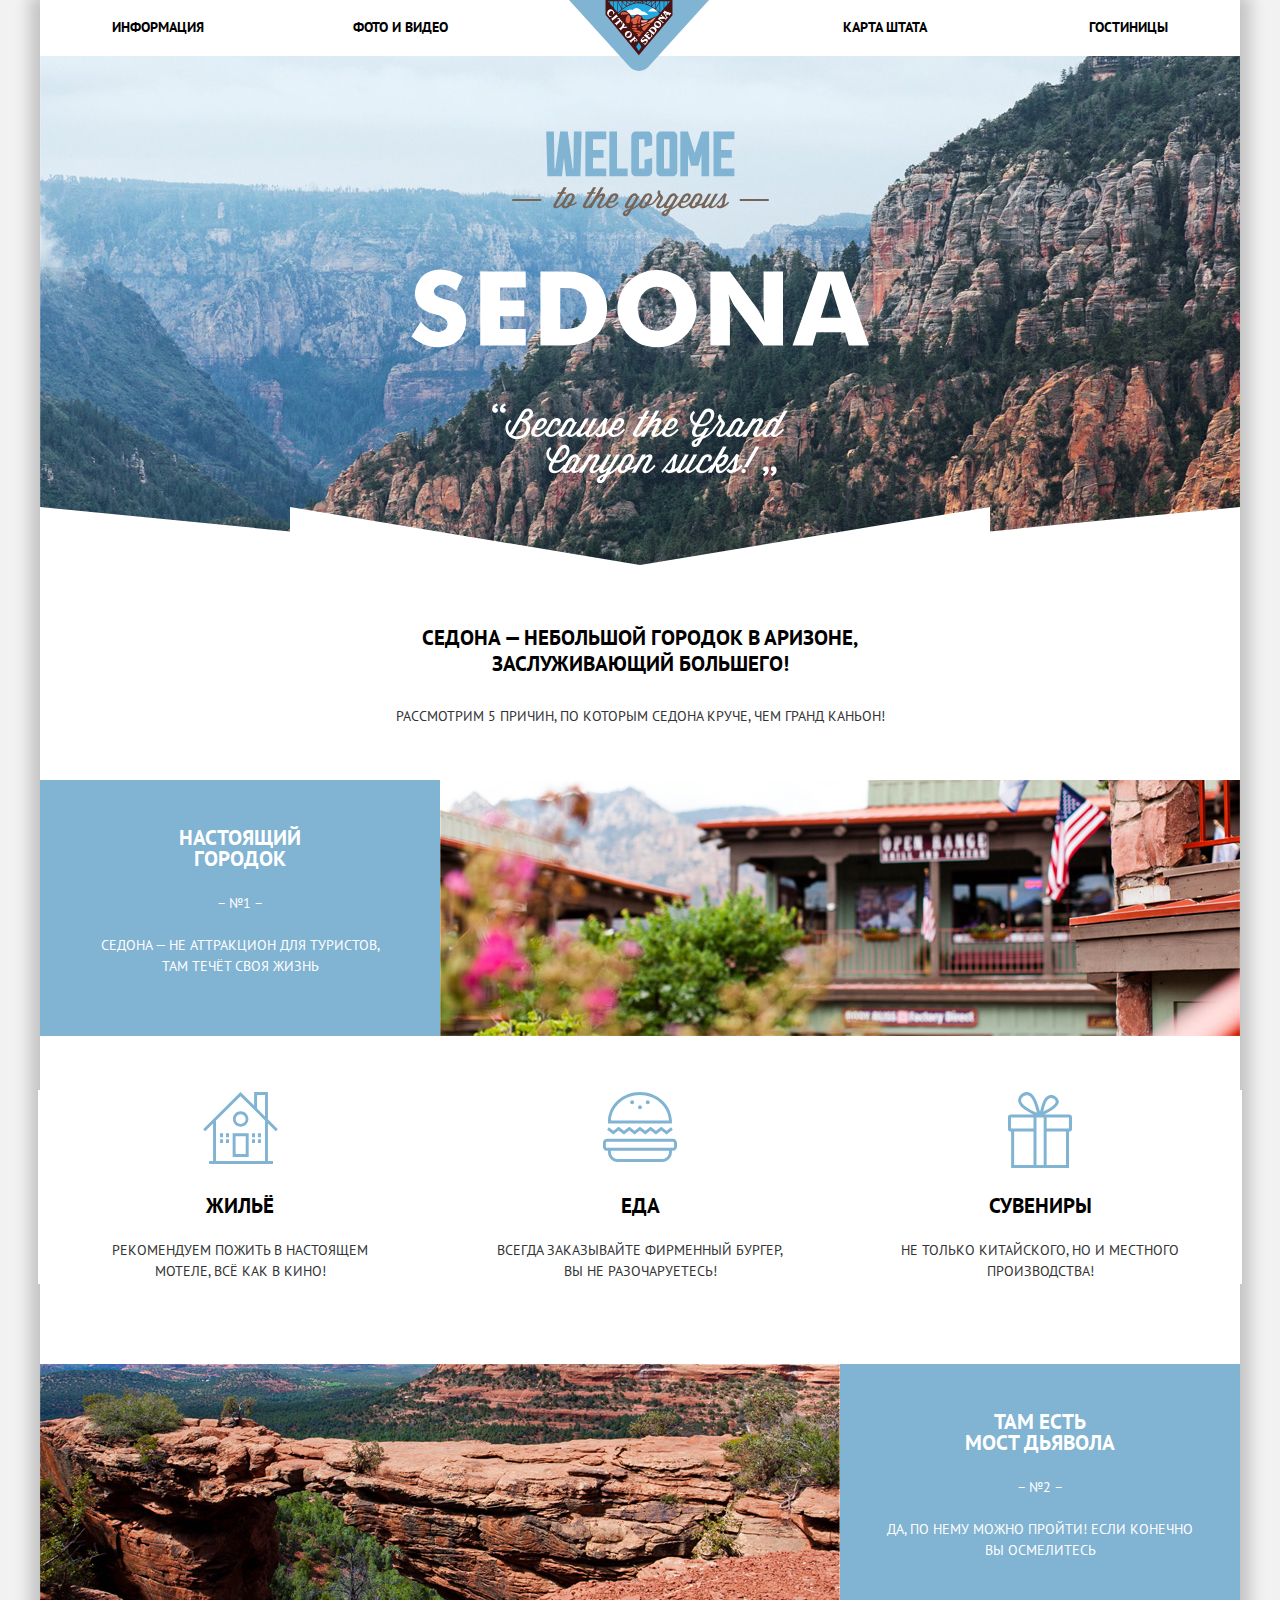
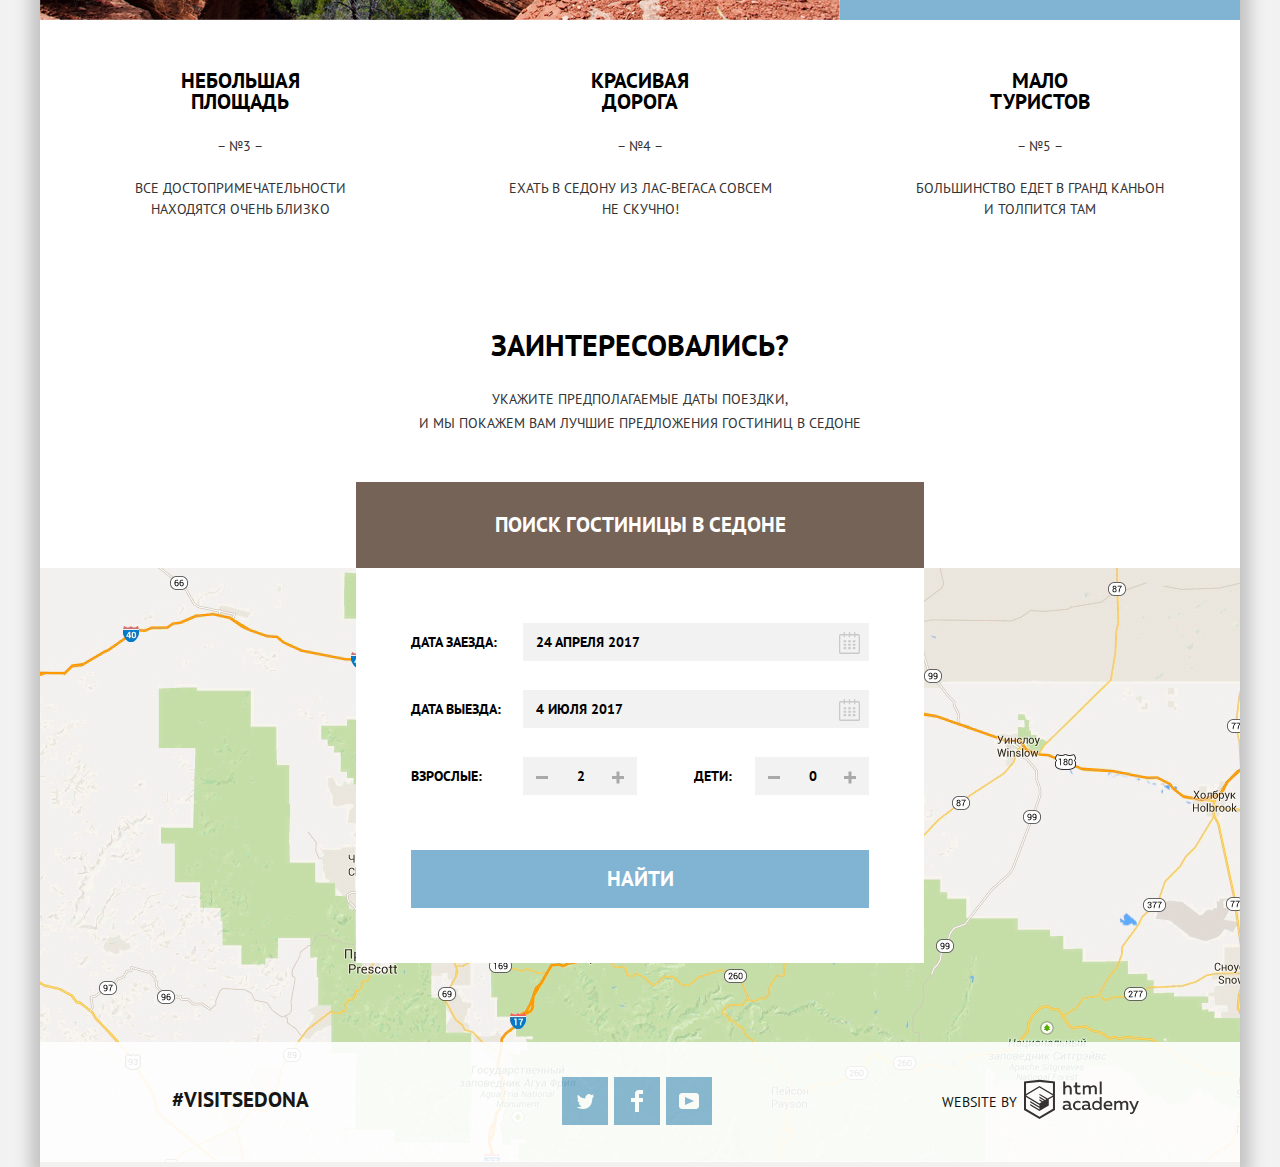
==== commit 9aed3e4e: "добавляет декоративные элементы второй страницы" ====
--- a/index.html
+++ b/index.html
@@ -115,17 +115,17 @@
                 <label class="search-hotel__popup-form-field" for="adults">
                   <span class="search-hotel__popup-form-field-name">Взрослые:</span>
                 </label>
-                <button class="button-minus"></button>
+                <button class="search-hotel__button-people search-hotel__button-people__button--minus" type="button"></button>
                 <input class="search-hotel-input" id="adults" type="text" name="adult" value="" placeholder="2">
-                <button class="button-plus"></button>
+                <button class="search-hotel__button-people search-hotel__button-people__button--plus" type="button"></button>
               </div>
               <div class="search-hotel__wrapper-people">
                 <label class="search-hotel__popup-form-field" for="children">
                   <span class="search-hotel__popup-form-field-name search-hotel__popup-form-field-name--child">Дети:</span>
                 </label>
-                <button class="button-minus button-minus--child"></button>
+                <button class="search-hotel__button-people search-hotel__button-people__button--minus" type="button"></button>
                 <input class="search-hotel-input" id="children" type="text" name="child" value="" placeholder="0">
-                <button class="button-plus button-plus--child"></button>
+                <button class="search-hotel__button-people search-hotel__button-people__button--plus" type="button"></button>
               </div>
             </div>
             <button class="search-button search-button__search" type="submit">Найти</button>
--- a/css/style.css
+++ b/css/style.css
@@ -402,7 +402,7 @@
 .search-hotel-input:nth-child(4) {
   width: 38px;
   min-height: 38px;
-  padding-left: 11px
+  padding-left: 14px
 }
 
 ::-moz-placeholder {
@@ -513,37 +513,21 @@
   padding-left: 51px;
 }
 
-.button-plus,
-.button-minus {
+.search-hotel__button-people {
   width: 38px;
   position: relative;
   min-height: 38px;
+  background-color: #f2f2f2;
   border: 0;
 }
 
-.button-minus {
+ .search-hotel__button-people__button--minus {
   margin-left: auto;
 }
 
-.button-plus::before,
-.button-minus::before,
-.button-plus::after {
-  content: "";
-  width: 12px;
-  height: 3px;
-  background-color: #a9a9a9;
-  position: absolute;
-  top: 19px;
-  right: 16px;
-}
-
-.button-plus::after {
-  transform: rotate(90deg);
-}
-
-.button-minus--child::before,
-.button-plus--child::before,
-.button-plus--child::after {
+.search-hotel__button-people__button--minus::before,
+.search-hotel__button-people__button--plus::before,
+.search-hotel__button-people__button--plus::after {
   content: "";
   width: 12px;
   height: 3px;
@@ -553,22 +537,22 @@
   right: 13px;
 }
 
-.button-plus--child::after {
+.search-hotel__button-people__button--plus::after {
   transform: rotate(90deg);
 }
 
-.button-minus:hover::before,
-.button-minus:focus::before,
-.button-plus:hover::before,
-.button-plus:focus::before,
-.button-plus:hover::after,
-.button-plus:focus::after {
+.search-hotel__button-people__button--minus:hover::before,
+.search-hotel__button-people__button--minus:focus::before,
+.search-hotel__button-people__button--plus:hover::before,
+.search-hotel__button-people__button--plus:focus::before,
+.search-hotel__button-people__button--plus:hover::after,
+.search-hotel__button-people__button--plus:focus::after {
   background-color: #000000;
 }
 
-.button-minus:active::before,
-.button-plus:active::before,
-.button-plus:active::after {
+.search-hotel__button-people__button--minus:active::before,
+.search-hotel__button-people__button--plus:active::before,
+.search-hotel__button-people__button--plus:active::after {
   background-color: #81b3d2;;
 }
 
@@ -590,18 +574,36 @@
 
 
 /*ФОРМА ФИЛЬТРОВ*/
-
-.filter-hotels__form {
-  display: flex;
-  flex-direction: row;
-  padding-top: 56px;
-  min-height: 100px;
-  outline: 2px solid rgb(245, 83, 8);
-}
-
 .filter-hotels {
   color: #f2f2f2;
+  padding: 27px 71px 22px 72px;
   background-color: #5496bd;
+
+  background-image: url("../img/mountain_hotels.jpg");
+  background-repeat: no-repeat;
+  background-size: 1200px 562px;
+  background-position: 0 -55px;
+
+  min-height: 217px;
+}
+
+.filter-hotels__form {
+  display: flex;
+  flex-direction: row;
+}
+
+.filter-hotels__fieldset-infrastructure {
+  padding: 0;
+  margin: 0;
+  margin-right: 104px;
+}
+
+.filter-hotels__legend-infrastructure {
+  margin-bottom: 25px;
+}
+
+.filter-hotels__legend-type {
+  margin-bottom: 18px;
 }
 
 .filter-hotels__list {
@@ -611,8 +613,13 @@
   margin: 0;
 }
 
+.filter-hotels__legend-price {
+  margin-bottom: 10px;
+}
 .filter-hotels__fieldset-price {
-  margin-left: auto;
+  width: 318px;
+  padding: 0;
+  margin: 0;
 }
 
 .filter-hotels__fieldset-type,
@@ -620,20 +627,116 @@
 .filter-hotels__fieldset-price {
   font-size: 16px;
   font-weight: bold;
+  border: 0 none;
+}
+
+.filter-hotels__fieldset-type {
+  margin-right: 325px;
 }
 
 .filter-hotels__range-filter {
+  position: relative;
+  display: block;
   font-weight: normal;
   border: 2px solid #f2f2f2;
+  border-radius: 2px;
+  font-size: 14px;
+  line-height: 30px;
+  vertical-align: top;
+
+  cursor: pointer;
+
+  margin-bottom: 20px;
+}
+
+.filter-hotels__range-filter::after {
+  content: "";
+  position: absolute;
+  top: 5px;
+  left: 157px;
+
+  width: 2px;
+  height: 22px;
+
+  background: #ffffff;
+}
+
+.filter-hotels__label-to,
+.filter-hotels__label-from {
+  width: 90px;
+  padding-left: 65px;
+}
+
+.filter-hotels__label-from {
+ padding-right: 7px;
+}
+
+.filter-hotels__price-value {
+  width: 50px;
+  margin: 0;
+
+  color: inherit;
+  font: inherit;
+
+  background: none;
+  border: none;
+}
+
+.filter-hotels__range-controls {
+  position: relative;
+  margin-bottom: 32px;
+}
+
+.filter-hotels__range-line--transperent {
+  height: 2px;
+  background: rgba(255, 255, 255, 0.3);
+}
+
+.filter-hotels__range-line--white {
+  width: 80%;
+  height: 2px;
+
+  background: #ffffff;
+}
+
+.filter-hotels__point {
+  position: absolute;
+  top: -9px;
+  width: 20px;
+  height: 20px;
+  background: #ffffff;
+  border-radius: 50%;
+  box-shadow: 0 2px 1px 0 rgba(0, 1, 1, 0.2);
+  cursor: pointer;
+}
+
+.filter-hotels__point::before {
+  position: absolute;
+  content: "";
+  width: 4px;
+  height: 4px;
+  background: #ababab;
+  border-radius: 50%;
+  top: 8px;
+  left: 8px;
+}
+
+.point-min {
+  left: 1px;
+}
+
+.point-max {
+  left: 80%;
+}
+
+.filter-hotels__point:hover {
+  background: #1c4f80;
 }
 
 ::-moz-placeholder {
   opacity: 1;
 }
 
-.filter-hotels__price-value {
-  background-color: #5496bd;
-}
 
 .filter-hotels__price-value::-webkit-input-placeholder { /* Chrome/Opera/Safari */
   color: #ffffff;
@@ -648,14 +751,23 @@
   color: #ffffff;
 }
 
+
 .filter-hotels__button-show {
+  display: block;
+  margin-left: 84px;
+  padding: 6px 29px;
+
+  font-size: 14px;
+  line-height: 21px;
+  color: #ffffff;
   font: inherit;
   font-weight: normal;
   text-transform: uppercase;
-  color: #ffffff;
-  background-color: #5496bd;
-
-  border: 2px solid #f2f2f2;
+
+  background: transparent;
+  border: 2px solid #ffffff;
+  border-radius: 2px;
+  cursor: pointer;
 }
 
 .filter-hotels__button-show:hover,
@@ -664,29 +776,117 @@
   background-color: #ffffff;
 }
 
+.filter-hotels__list {
+  padding: 0;
+  margin: 0;
+  padding-left: 17px;
+}
+
+.filter-hotels__item {
+  margin-bottom: 25px;
+}
+
+.filter-hotels__item:last-child {
+  margin-bottom: 0
+}
+
+.filter-hotels__item-input {
+  display: none;
+  opacity: 0;
+}
+
+.filter-hotels__item-label {
+  position: relative;
+  display: inline-block;
+  padding-left: 22px;
+}
+
+.filter-hotels__item-label::before {
+  content: "";
+  width: 23px;
+  height: 23px;
+  background-image: url(../img/checkbox-off.svg);
+  background-repeat: no-repeat;
+  background-size: 23px 23px;
+  position: absolute;
+  top: -1px;
+  left: -16px;
+}
+
+.filter-hotels__item-input:checked + .filter-hotels__item-label::before {
+  content: "";
+  width: 27px;
+  height: 23px;
+  background-image: url(../img/checkbox-on.svg);
+  background-repeat: no-repeat;
+  background-size: 27px 23px;
+  position: absolute;
+  top: -1px;
+  left: -16px;
+}
+
+.filter-hotels__item-input:disabled + .filter-hotels__item-label::before {
+  content: "";
+  width: 27px;
+  height: 23px;
+  background-image: url(../img/checkbox-off-disabled.svg);
+  background-repeat: no-repeat;
+  background-size: 27px 23px;
+  position: absolute;
+  top: -1px;
+  left: -16px;
+}
+
 
 /*СОРТИРОВКА*/
 
 .sorting {
   display: flex;
   align-items: center;
-  outline: 2px solid blue;
+  position: relative;
+  padding: 31px 73px 30px 72px;
+}
+
+.sorting::before,
+.catalog__item::before {
+  content: "";
+  position: absolute;
+  width: 1200px;
+  height: 1px;
+  background-color: #f6f6f6;
+  bottom: 0;
+  left: 0;
+}
+
+.sorting__list {
+  padding: 0;
+  margin: 0;
+  margin-right: auto;
 }
 
 .sorting__list,
 .sorting__direction-list {
   display: flex;
+  flex-wrap: wrap;
 }
 
 .sorting__direction-list {
   margin-left: auto;
 }
 .sorting__result-value {
-  padding-left: 76px;
+  margin: 0;
+  padding: 0;
+  margin-right: 49px;
 }
 
 .sorting__title {
-  padding-left: 22px;
+  padding: 0;
+  margin: 0;
+  margin-right: 40px;
+}
+
+.sorting__item {
+  padding-right: 34px;
 }
 
 .sorting__result-value,
@@ -696,6 +896,16 @@
   font-weight: 700;
 }
 
+.sorting__direction-list {
+  padding: 0;
+  margin: 0;
+}
+
+.sorting__direction-link--up {
+  padding-right: 12px;
+}
+
+.features__item,
 .sorting__list,
 .sorting__direction-list,
 .catalog__list {
@@ -737,25 +947,61 @@
   color: #81b3d2;
 }
 
-
+.sorting__direction-link path {
+  fill: #cacaca;
+}
+
+.sorting__direction-link:hover path,
+.sorting__direction-link:focus path {
+  fill: #231f20;
+}
+
+.sorting__direction-link:active path {
+  fill: #81b3d2;
+}
+
+.sorting__direction-link--down--current path {
+  fill: #81b3d2;
+}
 
 /*РЕЗУЛЬТАТ СОРТИРОВКИ*/
+
 .catalog__list {
   margin: 0;
   padding: 0;
-  outline: 2px solid yellow;
 }
 
 .catalog__item {
   display: flex;
-  align-items: center;
+  flex-wrap: wrap;
   flex-basis: 1200px;
-  padding-left: 72px;
-  outline: 1px solid goldenrod;
+  position: relative;
+  padding: 24px 73px 31px 73px;
+}
+
+.catalog__image {
+  align-self: center;
+  margin-top: 5px;
+}
+
+.catalog__title {
+  padding: 0;
+  margin: 0;
+  margin-bottom: 8px;
 }
 
 .catalog__item-container {
   display: flex;
+  margin-bottom: 14px;
+}
+
+.catalog_wrapper-button {
+  display: flex;
+}
+
+.catalog_button {
+  color: #ffffff;
+  padding: 3px 17px 3px 17px;
 }
 
 .catalog__item-wrapper {
@@ -764,6 +1010,31 @@
 
 .catalog__rating {
   margin-left: auto;
+}
+
+.catalog__rating-stars {
+  display: flex;
+  justify-content: flex-end;
+  list-style: none;
+  margin-bottom: 41px;
+  padding-top: 5px;
+}
+
+.catalog__rating-stars-image {
+  margin-left: 5px;
+}
+
+.catalog__rating-text {
+  display: block;
+  width: 110px;
+  height: 27px;
+  text-align: center;
+  color: #666666;
+  background-color: #f2f2f2;
+  padding: 0;
+  margin: 0;
+  margin-left: auto;
+  padding-top: 3px;
 }
 
 .catalog__title:hover {
@@ -777,45 +1048,52 @@
 .catalog__text,
 .catalog__price {
   color: #333333;
-}
-
-.catalog__more-details,
-.catalog__booking {
-  color: #ffffff;
-}
-
-.catalog__more-details {
+  padding: 0;
+  margin: 0;
+}
+
+.catalog__text {
+  margin-right: 39px;
+}
+
+.catalog__text--motel {
+  margin-right: 64px;
+}
+
+.catalog__text--apartment {
+  margin-right: 21px;
+}
+
+.catalog_button--details {
   background-color: #81b3d2;
-}
-
-.catalog__more-details:hover,
-.catalog__more-details:focus {
+  margin-right: 6px;
+}
+
+.catalog_button--details:hover,
+.catalog_button--details:focus {
   background-color: #669ec0;
 }
 
-.catalog__more-details:active {
+.catalog_button--details:active {
   color: rgba(255, 255, 255, 0.3);
   background-color: #5496bd;
 }
 
-.catalog__booking {
+.catalog_button--booking {
   background-color: #766357;
 }
 
-.catalog__booking:hover,
-.catalog__booking:focus {
+.catalog_button--booking:hover,
+.catalog_button--booking:focus {
   background-color: #604e43;
 }
 
-.catalog__booking:active {
+.catalog_button--booking:active {
   color: rgba(255, 255, 255, 0.3);
   background-color: #503e33;
 }
 
-.catalog__rating-text {
-  color: #666666;
-  background-color: #f2f2f2;
-}
+
 
 
 
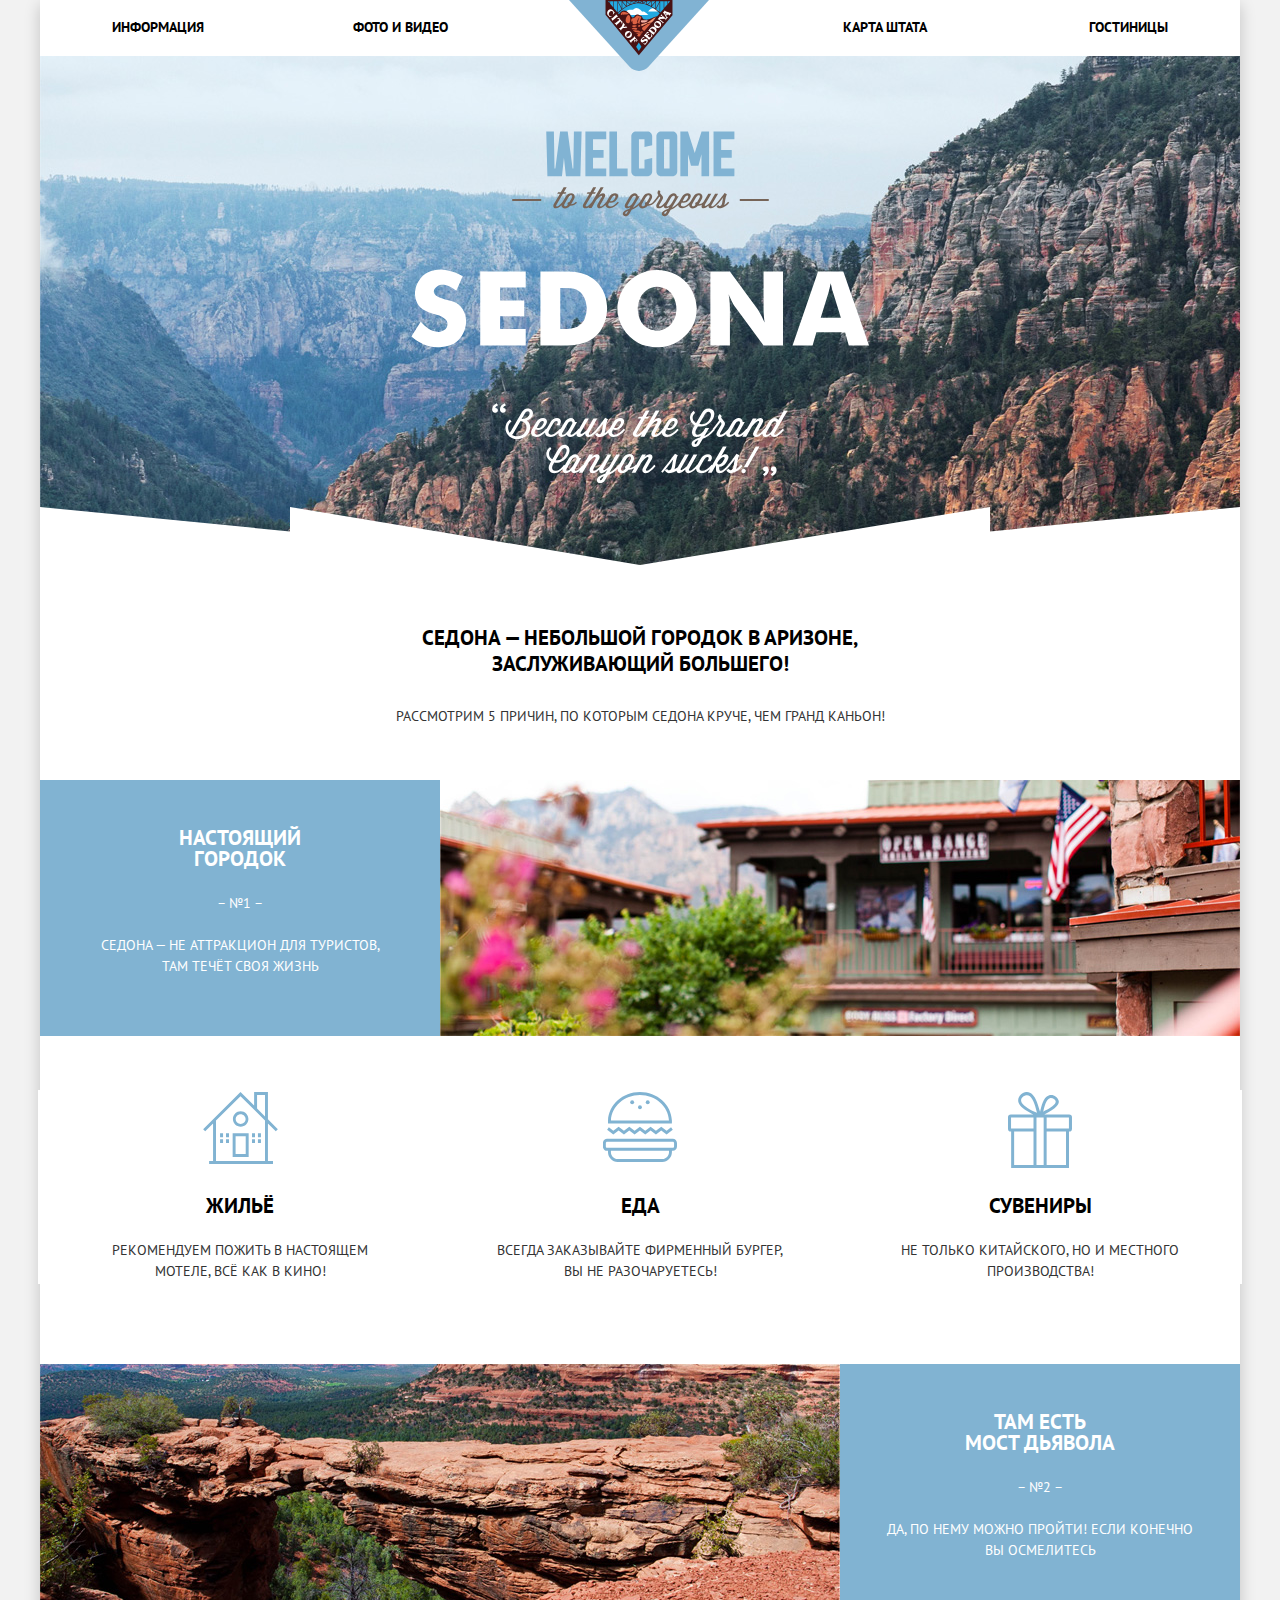
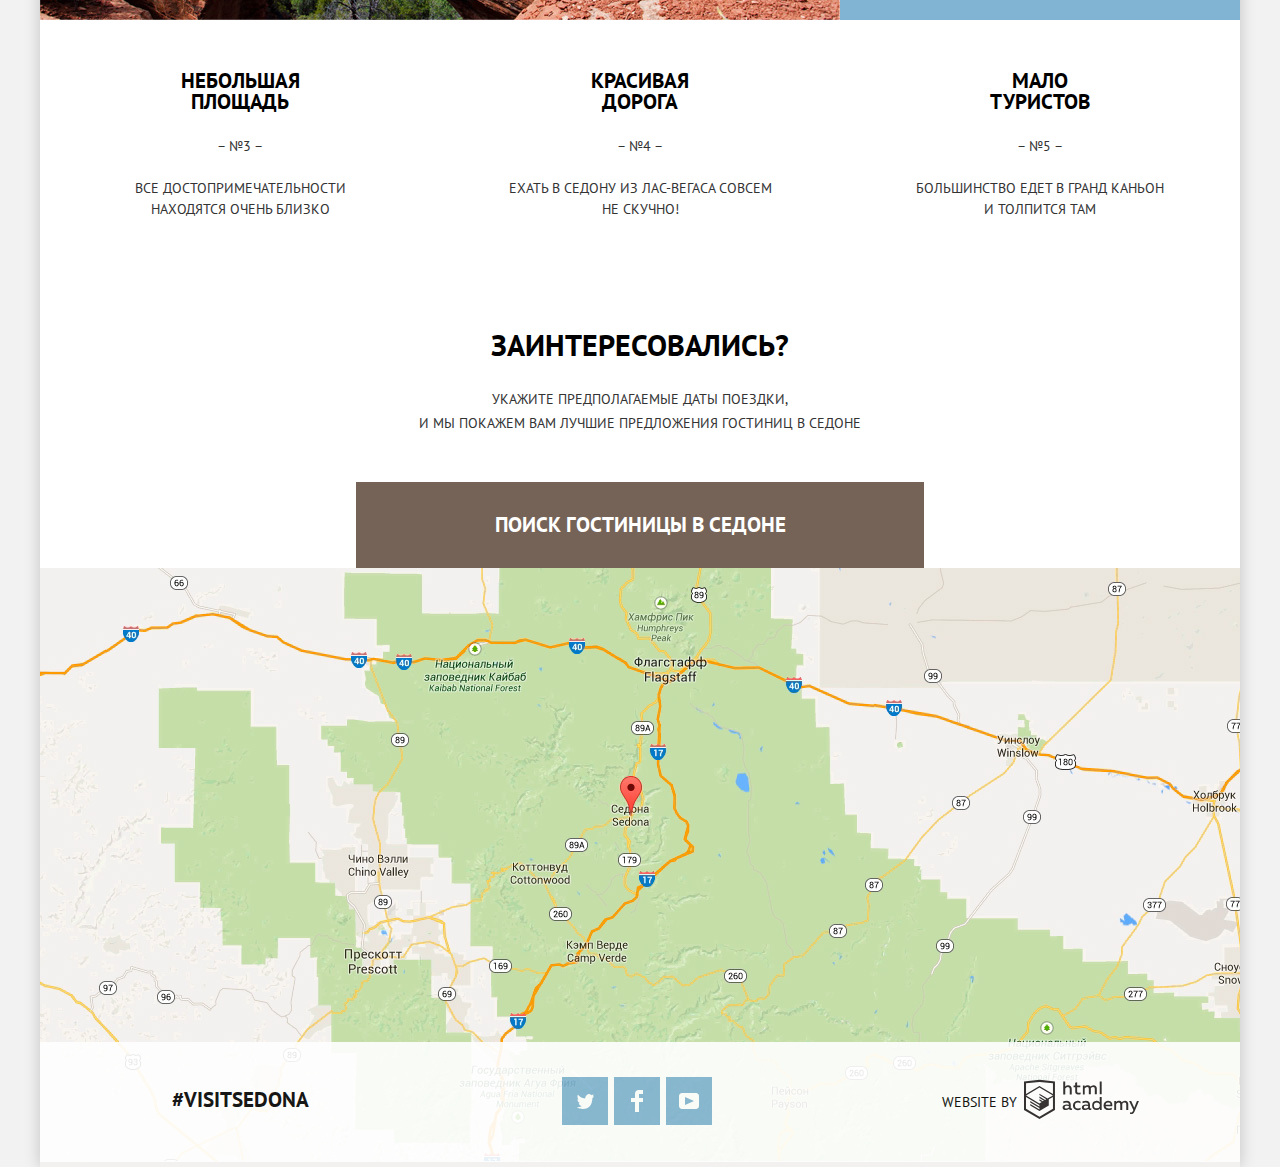
==== commit d666bd09: "доббавляет анимацию" ====
--- a/index.html
+++ b/index.html
@@ -172,6 +172,7 @@
       </div>
     </footer>
   </div>
+  <script src="js/popup.js"></script>
 </body>
 
 </html>
--- a/css/style.css
+++ b/css/style.css
@@ -21,7 +21,7 @@
 .wrapper {
   width: 1200px;
   margin: 0 auto;
-  box-shadow: 0px 5px 15px 10px rgba(0, 1, 1, 0.2);
+  box-shadow: 0px 5px 15px 0 rgba(0, 1, 1, 0.2);
   background-color: #ffffff;
 }
 
@@ -423,6 +423,7 @@
 }
 
 .search-hotel-input:hover {
+  border-color: #ebebeb;
   background-color: #ebebeb;
 }
 
@@ -448,21 +449,47 @@
 }
 
 .search-hotel__wrapper--form {
-  display: flex;
-  flex-direction: column;
-  position: relative;
-  width: 568px;
+  position: absolute;
+  left: 50%;
+  width: 600px;
+  transform: translateX(-50%);
+  height: 410px;
   margin: 0 auto;
+  overflow: hidden;
 }
 
 .search-hotel__popup-form {
-  display: flex;
+  display: none;
   flex-direction: column;
   position: absolute;
+  left: 16px;
+  top: -410px;
   width: 568px;
   height: 395px;
   background-color: #ffffff;
   padding: 55px;
+  box-shadow: 0px 7px 15px 0 rgba(0, 1, 1, 0.15);
+}
+
+.search-hotel__popup-form--show {
+  display: flex;
+  animation-name: move-popup;
+  animation-duration: 1s;
+  animation-fill-mode: forwards;
+}
+
+@-webkit-keyframes move-popup {
+  to {
+    -webkit-transform: translateY(410px);
+            transform: translateY(410px);
+  }
+
+}
+@keyframes move-popup {
+  to {
+    -webkit-transform: translateY(410px);
+            transform: translateY(410px);
+  }
 
 }
 
@@ -677,6 +704,7 @@
 
   color: inherit;
   font: inherit;
+  line-height: 1.15;
 
   background: none;
   border: none;
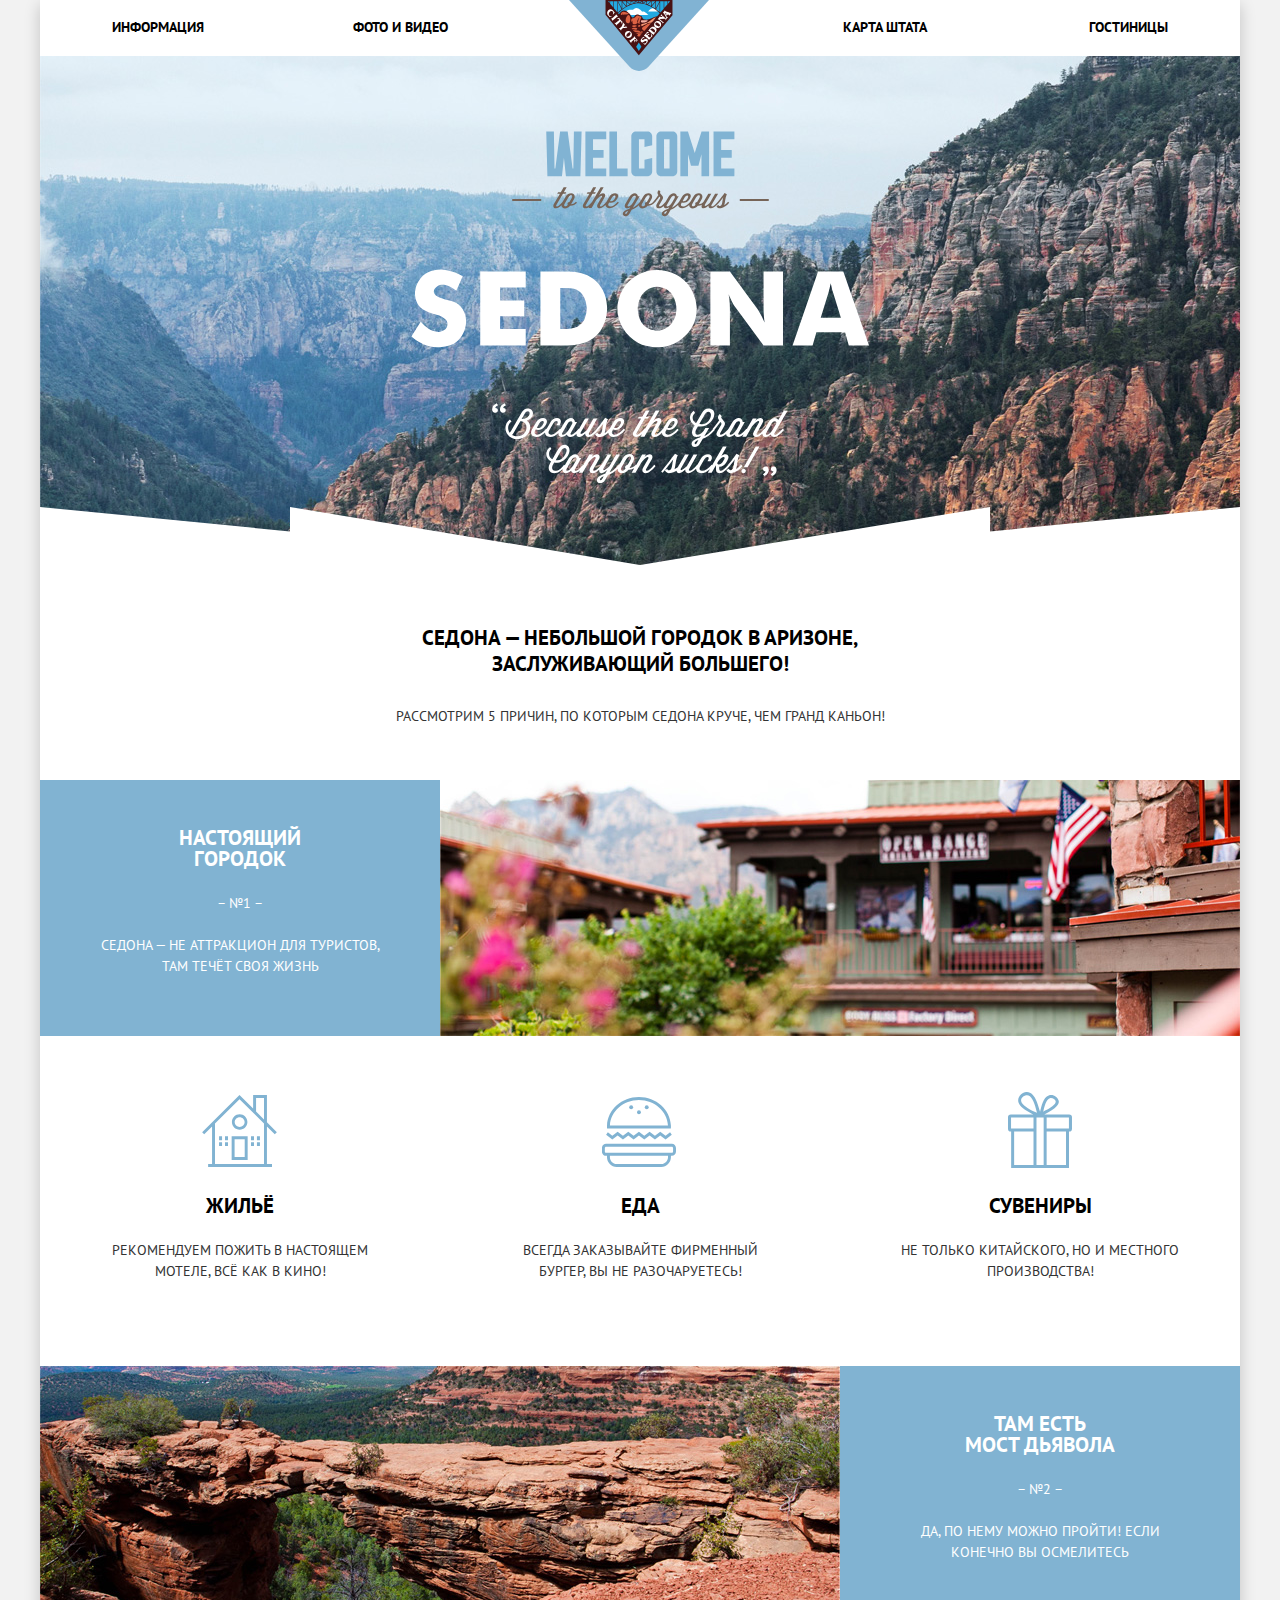
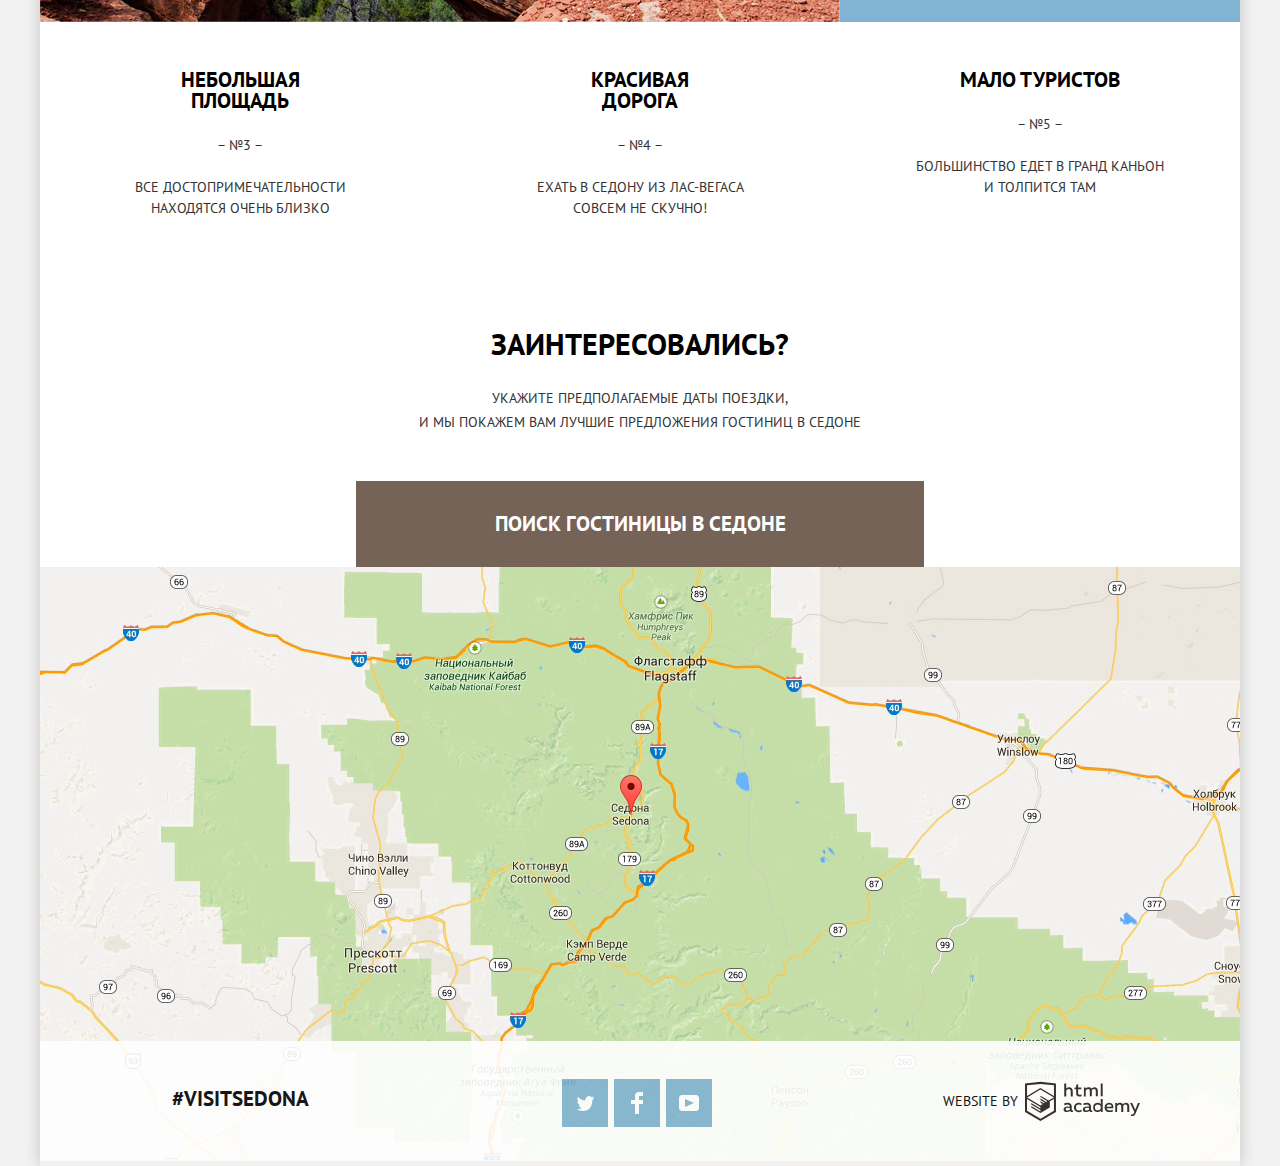
==== commit ad9b4732: "добавляет отступы в css и изменяет код в js" ====
--- a/index.html
+++ b/index.html
@@ -2,177 +2,204 @@
 <html lang="ru">
 
 <head>
-  <meta charset="utf-8">
-  <title>Сайт города Седона</title>
-  <link href="https://fonts.googleapis.com/css?family=PT+Sans:400,700&display=swap&subset=cyrillic" rel="stylesheet">
-  <link href="css/normalize.css" rel="stylesheet">
-  <link href="css/style.css" rel="stylesheet">
+    <meta charset="utf-8">
+    <title>Сайт города Седона</title>
+    <link href="https://fonts.googleapis.com/css?family=PT+Sans:400,700&display=swap&subset=cyrillic" rel="stylesheet">
+    <link href="css/normalize.css" rel="stylesheet">
+    <link href="css/style.css" rel="stylesheet">
 </head>
 
 <body>
-  <div class="wrapper">
-    <header class="header">
-      <nav class="navigation">
-        <img class="navigation__logo-image" src="img/logo-sedona.svg" width="140" height="71" alt="Логотип Седона">
-        <ul class="navigation__list">
-          <li class="navigation__item"><a class="navigation__link" href="#">Информация</a></li>
-          <li class="navigation__item"><a class="navigation__link" href="#">Фото и видео</a></li>
-          <li class="navigation__item"><a class="navigation__link" href="#">Карта штата</a></li>
-          <li class="navigation__item"><a class="navigation__link" href="hotels.html">Гостиницы</a></li>
-        </ul>
-      </nav>
-    </header>
-
-    <!-- Главное содержимое страницы -->
-    <main class="main">
-      <h1 class="visual-hidden">Сай Седоны</h1>
-      <div class="sedona-baner"></div>
-
-      <!-- Разделы главного содержимого -->
-      <section class="features">
-        <h2 class="visual-hidden">Преимущества</h2>
-        <div class="features-wrapper">
-          <p class="features__title">Седона — небольшой городок в Аризоне, заслуживающий большего!</p>
-          <p class="features__text">Рассмотрим 5 причин, по которым Седона круче, чем Гранд каньон!</p>
-        </div>
-        <ul class="features__list">
-          <li class="features__item">
-            <div class="features__wrapper">
-              <h3 class="features__item-title features__item-title--white">Настоящий <br>городок</h3>
-              <p class="features__item-number features__item-number--white">№1</p>
-              <p class="features__item-text features__item-text--white">Седона — не аттракцион для туристов, там течёт своя жизнь</p>
+    <div class="wrapper">
+        <header class="header">
+            <nav class="navigation">
+                <img class="navigation__logo-image" src="img/logo-sedona.svg" width="140" height="71" alt="Логотип Седона">
+                <ul class="navigation__list">
+                    <li class="navigation__item"><a class="navigation__link" href="#">Информация</a></li>
+                    <li class="navigation__item"><a class="navigation__link" href="#">Фото и видео</a></li>
+                    <li class="navigation__item"><a class="navigation__link" href="#">Карта штата</a></li>
+                    <li class="navigation__item"><a class="navigation__link" href="hotels.html">Гостиницы</a></li>
+                </ul>
+            </nav>
+        </header>
+
+        <!-- Главное содержимое страницы -->
+        <main class="main">
+            <h1 class="visual-hidden">Сай Седоны</h1>
+            <div class="sedona-baner"></div>
+
+            <!-- Разделы главного содержимого -->
+            <section class="features">
+                <h2 class="visual-hidden">Преимущества</h2>
+                <div class="features-wrapper">
+                    <p class="features__title">Седона — небольшой городок в Аризоне, заслуживающий большего!</p>
+                    <p class="features__text">Рассмотрим 5 причин, по которым Седона круче, чем Гранд каньон!</p>
+                </div>
+                <ul class="features__list">
+                    <li class="features__item">
+                        <div class="features__wrapper">
+                            <h3 class="features__item-title features__item-title--white">Настоящий городок</h3>
+                            <p class="features__item-number features__item-number--white">№1</p>
+                            <p class="features__item-text features__item-text--white">Седона — не аттракцион для туристов, там течёт своя жизнь</p>
+                        </div>
+                        <ul class="features-services">
+                            <li class="features-services__item features-services__item--home">
+                                <h4 class="features-services__title">Жильё</h4>
+                                <p class="features-services__text">Рекомендуем пожить в настоящем мотеле, всё как в кино!
+                                </p>
+                            </li>
+                            <li class="features-services__item features-services__item--burger">
+                                <h4 class="features-services__title">Еда</h4>
+                                <p class="features-services__text">Всегда заказывайте фирменный бургер, вы не разочаруетесь!
+                                </p>
+                            </li>
+                            <li class="features-services__item features-services__item--souvenirs">
+                                <h4 class="features-services__title">Сувениры</h4>
+                                <p class="features-services__text">Не только китайского, но и местного производства!</p>
+                            </li>
+                        </ul>
+                    </li>
+                    <li class="features__item">
+                        <div class="features__wrapper features__wrapper--right">
+                            <h3 class="features__item-title features__item-title--white">Там есть<br> мост дьявола</h3>
+                            <p class="features__item-number features__item-number--white">№2</p>
+                            <p class="features__item-text features__item-text--white">Да, по нему можно пройти! Если конечно вы осмелитесь
+                            </p>
+                        </div>
+                    </li>
+                    <li class="features__item feature-item">
+                        <h3 class="features__item-title">Небольшая площадь</h3>
+                        <p class="features__item-number">№3</p>
+                        <p class="features__item-text">Все достопримечательности находятся очень близко</p>
+                    </li>
+                    <li class="features__item feature-item">
+                        <h3 class="features__item-title">Красивая дорога</h3>
+                        <p class="features__item-number">№4</p>
+                        <p class="features__item-text">Ехать в Седону из Лас-Вегаса совсем не скучно!</p>
+                    </li>
+                    <li class="features__item feature-item">
+                        <h3 class="features__item-title">Мало туристов</h3>
+                        <p class="features__item-number">№5</p>
+                        <p class="features__item-text">Большинство едет в гранд каньон и толпится там</p>
+                    </li>
+                </ul>
+            </section>
+            <!-- Раздел формы -->
+            <section class="search-hotel">
+                <div class="search-hotel__wrapper--text">
+                    <h2 class="visual-hidden">Поиск гостиницы</h2>
+                    <p class="search-hotel__quetion">Заинтересовались?</p>
+                    <p class="search-hotel__text">Укажите предполагаемые даты поездки, <br>и мы покажем вам лучшие предложения гостиниц в седоне</p>
+                    <button class="search-button search-hotel__button" type="button">Поиск гостиницы в Седоне</button>
+                </div>
+
+                <div class="search-hotel__wrapper--form">
+                    <form class="search-hotel__popup-form" action="https://echo.htmlacademy.ru" method="post">
+                        <div class="search-hotel__wrapper-field">
+                            <label class="search-hotel__popup-form-field" for="arrival-date">
+                                <span class="search-hotel__popup-form-field-name">Дата заезда:</span>
+                            </label>
+                            <input class="search-hotel-input" id="arrival-date" type="text" name="arrival" value="" placeholder="24 апреля 2017">
+                            <button class="button-calendar">
+                                <svg xmlns="http://www.w3.org/2000/svg" width="21" height="22" viewBox="0 0 21 22">
+                                    <path
+                                        d="M19.251 2.025h-2.845V.648c0-.381-.294-.689-.656-.689-.363 0-.656.308-.656.689v1.377h-3.938V.648c0-.381-.294-.689-.655-.689-.363 0-.657.308-.657.689v1.377H5.906V.648c0-.381-.294-.689-.656-.689-.363 0-.657.308-.657.689v1.377H1.75C.784 2.025 0 2.847 0 3.862v16.302C0 21.179.784 22 1.75 22h17.501c.966 0 1.749-.821 1.749-1.836V3.862c0-1.015-.783-1.837-1.749-1.837zm.437 18.139a.448.448 0 0 1-.437.459H1.75a.45.45 0 0 1-.438-.459V3.862a.45.45 0 0 1 .438-.459h2.844v1.378c0 .381.294.689.657.689.362 0 .656-.308.656-.689V3.403h3.938v1.378c0 .381.294.689.657.689.361 0 .655-.308.655-.689V3.403h3.938v1.378c0 .381.293.689.656.689.362 0 .656-.308.656-.689V3.403h2.845c.241 0 .437.206.437.459v16.302z" />
+                                    <path
+                                        d="M4.594 8.225h2.625v2.066H4.594zM4.594 11.668h2.625v2.067H4.594zM4.594 15.112h2.625v2.066H4.594zM9.188 15.112h2.625v2.066H9.188zM9.188 11.668h2.625v2.067H9.188zM9.188 8.225h2.625v2.066H9.188zM13.781 15.112h2.625v2.066h-2.625zM13.781 11.668h2.625v2.067h-2.625zM13.781 8.225h2.625v2.066h-2.625z" />
+                                </svg>
+                            </button>
+                        </div>
+                        <div class="search-hotel__wrapper-field">
+                            <label class="search-hotel__popup-form-field" for="departure-date">
+                                <span class="search-hotel__popup-form-field-name">Дата выезда:</span>
+                            </label>
+                            <input class="search-hotel-input" id="departure-date" type="text" name="departure" value="" placeholder="4 июля 2017">
+                            <button class="button-calendar">
+                                <svg xmlns="http://www.w3.org/2000/svg" width="21" height="22" viewBox="0 0 21 22">
+                                    <path
+                                        d="M19.251 2.025h-2.845V.648c0-.381-.294-.689-.656-.689-.363 0-.656.308-.656.689v1.377h-3.938V.648c0-.381-.294-.689-.655-.689-.363 0-.657.308-.657.689v1.377H5.906V.648c0-.381-.294-.689-.656-.689-.363 0-.657.308-.657.689v1.377H1.75C.784 2.025 0 2.847 0 3.862v16.302C0 21.179.784 22 1.75 22h17.501c.966 0 1.749-.821 1.749-1.836V3.862c0-1.015-.783-1.837-1.749-1.837zm.437 18.139a.448.448 0 0 1-.437.459H1.75a.45.45 0 0 1-.438-.459V3.862a.45.45 0 0 1 .438-.459h2.844v1.378c0 .381.294.689.657.689.362 0 .656-.308.656-.689V3.403h3.938v1.378c0 .381.294.689.657.689.361 0 .655-.308.655-.689V3.403h3.938v1.378c0 .381.293.689.656.689.362 0 .656-.308.656-.689V3.403h2.845c.241 0 .437.206.437.459v16.302z" />
+                                    <path
+                                        d="M4.594 8.225h2.625v2.066H4.594zM4.594 11.668h2.625v2.067H4.594zM4.594 15.112h2.625v2.066H4.594zM9.188 15.112h2.625v2.066H9.188zM9.188 11.668h2.625v2.067H9.188zM9.188 8.225h2.625v2.066H9.188zM13.781 15.112h2.625v2.066h-2.625zM13.781 11.668h2.625v2.067h-2.625zM13.781 8.225h2.625v2.066h-2.625z" />
+                                </svg>
+                            </button>
+                        </div>
+                        <div class="search-hotel__wrapper-field search-hotel__wrapper-field--number-people">
+                            <div class="search-hotel__wrapper-people">
+                                <label class="search-hotel__popup-form-field" for="adults">
+                                    <span class="search-hotel__popup-form-field-name">Взрослые:</span>
+                                </label>
+                                <button class="search-hotel__button-people search-hotel__button-people__button--minus" type="button"></button>
+                                <input class="search-hotel-input" id="adults" type="text" name="adult" value="" placeholder="2">
+                                <button class="search-hotel__button-people search-hotel__button-people__button--plus" type="button"></button>
+                            </div>
+                            <div class="search-hotel__wrapper-people">
+                                <label class="search-hotel__popup-form-field" for="children">
+                                    <span
+                                        class="search-hotel__popup-form-field-name search-hotel__popup-form-field-name--child">Дети:</span>
+                                </label>
+                                <button class="search-hotel__button-people search-hotel__button-people__button--minus" type="button"></button>
+                                <input class="search-hotel-input" id="children" type="text" name="child" value="" placeholder="0">
+                                <button class="search-hotel__button-people search-hotel__button-people__button--plus" type="button"></button>
+                            </div>
+                        </div>
+                        <button class="search-button search-button__search" type="submit">Найти</button>
+                    </form>
+                </div>
+            </section>
+
+            <section class="map">
+                <h2 class="visual-hidden">Карта</h2>
+                <iframe src="https://www.google.com/maps/embed?pb=!1m18!1m12!1m3!1d418951.79386416427!2d-111.40577700808174!3d34.88052328887063!2m3!1f0!2f0!3f0!3m2!1i1024!2i768!4f13.1!3m3!1m2!1s0x872da132f942b00d%3A0x5548c523fa6c8efd!2z0KHQtdC00L7QvdCwLCDQkNGA0LjQt9C-0L3QsCA4NjMzNiwg0KHQqNCQ!5e0!3m2!1sru!2sru!4v1569522202751!5m2!1sru!2sru"
+                    width="1200" height="593" style="border:0;" allowfullscreen="">
+                </iframe>
+            </section>
+        </main>
+
+
+        <footer class="footer">
+            <p class="footer__hushtag">#Visitsedona</p>
+            <ul class="footer__list">
+                <li class="footer__item">
+                    <a class="footer__link" href="#">
+                        <span class="visual-hidden">Твиттер</span>
+                        <svg xmlns="http://www.w3.org/2000/svg" xmlns:xlink="http://www.w3.org/1999/xlink" width="17" height="15" viewBox="0 0 17 15">
+                            <path fill="#FFF"
+                                d="M10.95.144c1.685-.496 2.984.27 3.577 1.179.673-.231 1.331-.481 2.011-.708a2.345 2.345 0 0 1-.857 1.768c.685.17 1.304-.491 1.304-.491-.169 1-1.006 1.788-1.563 2.024-.231 6.75-3.175 11.217-10.077 11.082h-.446c-.41 0-4.164-.46-4.898-1.887 2.271.196 3.893-.422 4.693-1.177-.96-.3-2.679-.477-2.979-2.95.349.106.564.228 1.19.119C1.705 8.247.374 7.53.448 5.33c.285.328 1.067.536 1.34.472C1.085 5.561-.182 2.442.894.85c1.818 1.854 3.735 3.606 7.152 3.773C8.254 2.33 9.183.793 10.95.144z" />
+                        </svg>
+                    </a>
+                </li>
+                <li class="footer__item">
+                    <a class="footer__link" href="#">
+                        <span class="visual-hidden">Фейсбук</span>
+                        <svg xmlns="http://www.w3.org/2000/svg" width="12" height="22" viewBox="0 0 12 22">
+                            <path fill="#FFF" d="M12 4V0H8a4 4 0 0 0-4 4v4H0v4h4v10h4V12h4V8H8V4h4z" /></svg>
+                    </a>
+                </li>
+                <li class="footer__item">
+                    <a class="footer__link" href="#">
+                        <span class="visual-hidden">Ютуб</span>
+                        <svg xmlns="http://www.w3.org/2000/svg" xmlns:xlink="http://www.w3.org/1999/xlink" width="20" height="16" viewBox="0 0 20 16">
+                            <path fill="#FFF"
+                                d="M17 0H3C1.35 0 0 1.35 0 3v10c0 1.65 1.35 3 3 3h14c1.65 0 3-1.35 3-3V3c0-1.65-1.35-3-3-3zM6.027 11.998V4.002L15.014 8l-8.987 3.998z" />
+                        </svg>
+                    </a>
+                </li>
+            </ul>
+            <div class="footer__wrapper-made">
+                <p class="footer__made">Website by</p>
+                <a class="footer__made-link" href="https://htmlacademy.ru">
+                    <span class="visual-hidden">Логотип HTML Academy</span>
+                    <svg id="Layer_1" data-name="Layer 1" xmlns="http://www.w3.org/2000/svg" width="115" height="41" viewBox="0 0 108.08 36.85">
+                        <title>logo-htmlacademy-small1</title>
+                        <path
+                            d="M44.61,26.88a2,2,0,0,0,.55-0.1v1.33a3.25,3.25,0,0,1-1.18.21,1.67,1.67,0,0,1-1.67-1,4.84,4.84,0,0,1-3.14,1.08c-1.51,0-2.91-.83-2.91-2.55,0-2.13,2-2.79,3.71-2.79a11.08,11.08,0,0,1,2.17.25v-0.3c0-1-.76-1.77-2.19-1.77a7.42,7.42,0,0,0-3,.64v-1.7a10.21,10.21,0,0,1,3.19-.55c2.36,0,3.81,1.12,3.81,3.65v3a0.54,0.54,0,0,0,.49.59h0.17Zm-6.44-1.13A1.35,1.35,0,0,0,39.63,27h0.11a3.39,3.39,0,0,0,2.41-1V24.58a9.72,9.72,0,0,0-1.81-.21c-1,0-2.16.33-2.16,1.38h0Zm12.36-6.11a5,5,0,0,1,2.57.64V22a4.08,4.08,0,0,0-2.3-.7,2.75,2.75,0,1,0,0,5.49,5,5,0,0,0,2.43-.64v1.71a6.27,6.27,0,0,1-2.76.57A4.21,4.21,0,0,1,46,24.51q0-.21,0-0.41a4.32,4.32,0,0,1,4.18-4.46h0.38Zm12.17,7.24a2,2,0,0,0,.55-0.1v1.33a3.25,3.25,0,0,1-1.18.21,1.67,1.67,0,0,1-1.67-1,4.84,4.84,0,0,1-3.14,1.08c-1.51,0-2.91-.83-2.91-2.55,0-2.13,2-2.79,3.71-2.79a11.08,11.08,0,0,1,2.17.25v-0.3c0-1-.76-1.77-2.19-1.77a7.42,7.42,0,0,0-3,.64v-1.7a10.21,10.21,0,0,1,3.19-.55c2.36,0,3.81,1.12,3.81,3.65v3a0.54,0.54,0,0,0,.49.59h0.17Zm-6.44-1.13A1.35,1.35,0,0,0,57.73,27h0.11a3.39,3.39,0,0,0,2.41-1V24.58a9.72,9.72,0,0,0-1.81-.21c-1.06,0-2.16.33-2.16,1.38h0ZM73,16V28.2H71.35V26.88a3.88,3.88,0,0,1-3.19,1.54,4.4,4.4,0,0,1,0-8.78,3.81,3.81,0,0,1,3,1.3V16H73Zm-4.53,5.22a2.76,2.76,0,1,0,0,5.52A2.86,2.86,0,0,0,71.15,25V23A2.91,2.91,0,0,0,68.49,21.27ZM79,19.64c3.31,0,4.46,2.68,3.92,5.09H76.7c0.21,1.5,1.67,2.11,3.19,2.11a6.11,6.11,0,0,0,2.64-.59v1.6a7.14,7.14,0,0,1-3,.57C77,28.42,74.78,27,74.78,24a4.18,4.18,0,0,1,4-4.39H79Zm0.09,1.54a2.28,2.28,0,0,0-2.44,2.1v0.06H81.3A2,2,0,0,0,79.13,21.18Zm5.73,7V19.87h1.65v1a3.81,3.81,0,0,1,2.78-1.27A2.86,2.86,0,0,1,91.89,21a4.12,4.12,0,0,1,2.91-1.33A3.06,3.06,0,0,1,98,23V28.2h-1.9V23.05a1.59,1.59,0,0,0-1.42-1.75H94.42a2.8,2.8,0,0,0-2.07,1.12V28.2h-1.9V23.05A1.59,1.59,0,0,0,89,21.31H88.8a3,3,0,0,0-2.21,1.29v5.63H84.86Zm21.31-8.33h1.9l-3.91,9.46c-0.9,2.17-2.09,2.86-3.35,2.86a4.76,4.76,0,0,1-1.1-.14V30.46a2.86,2.86,0,0,0,.85.12c0.9,0,1.58-.64,2.07-1.9l0.17-.42-4-8.4h2l2.86,6.29ZM38.73,1.46V6.22a3.81,3.81,0,0,1,2.7-1.14,3.25,3.25,0,0,1,3.44,3.4v5.15H43V8.72a1.81,1.81,0,0,0-1.61-2h-0.3a2.93,2.93,0,0,0-2.32,1.39v5.52h-1.9V1.46h1.9ZM49.94,2.31v3h3V6.91h-3v3.81c0,1.1.5,1.46,1.58,1.46a4.49,4.49,0,0,0,1.69-.33v1.6A6.8,6.8,0,0,1,51,13.8a2.55,2.55,0,0,1-2.86-2.74V6.89H46.58V5.26h1.5V2.74Zm5.4,11.31V5.28H57v1A3.81,3.81,0,0,1,59.77,5a2.86,2.86,0,0,1,2.6,1.33A4.12,4.12,0,0,1,65.28,5,3.06,3.06,0,0,1,68.44,8.4v5.21h-1.9V8.46a1.59,1.59,0,0,0-1.42-1.75H64.89a2.8,2.8,0,0,0-2.07,1.12v5.78h-1.9V8.46A1.59,1.59,0,0,0,59.5,6.71H59.27A3,3,0,0,0,57.06,8v5.63H55.34ZM71.17,1.45H73V13.6H71.17V1.45ZM14.71,0H14.55L0,1.54V28.21l14.55,8.66,14.55-8.66V1.54Zm12.5,27.1L14.55,34.64,1.9,27.12V16.18l12.59,7.5V25L5.86,19.9v1.31l8.68,5.21v1.39L5.87,22.65V24l8.68,5.21,8.75-5.24V18.31L27.2,16V27.12Zm0-12.53-3.48,2-1.6,1L14.51,13v1.31L21,18.23H21l-0.14.09-1,.54-5.37-3.2V17l4.24,2.52-1,.67-3.2-1.9v1.31l2.1,1.24L14.5,22.1,2,14.65,14.51,7.11Zm0-1.32L14.49,5.76,1.91,13.25v-10L14.56,1.92,27.21,3.25v10h0Z"
+                            transform="translate(0 -0.02)" fill="#231f20" />
+                    </svg>
+                </a>
             </div>
-              <ul class="features-services">
-              <li class="features-services__item features-services__item--home">
-                <h4 class="features-services__title">Жильё</h4>
-                <p class="features-services__text">Рекомендуем пожить в настоящем <br>мотеле, всё как в кино!</p>
-              </li>
-              <li class="features-services__item features-services__item--burger">
-                <h4 class="features-services__title">Еда</h4>
-                <p class="features-services__text">Всегда заказывайте фирменный бургер, <br>вы не разочаруетесь!</p>
-              </li>
-              <li class="features-services__item features-services__item--souvenirs">
-                <h4 class="features-services__title">Сувениры</h4>
-                <p class="features-services__text">Не только китайского, но и местного <br> производства!</p>
-              </li>
-            </ul>
-          </li>
-          <li class="features__item">
-            <div class="features__wrapper features__wrapper--right">
-              <h3 class="features__item-title features__item-title--white">Там есть <br>мост дьявола</h3>
-              <p class="features__item-number features__item-number--white">№2</p>
-              <p class="features__item-text features__item-text--white">Да, по нему можно пройти! Если конечно <br>вы осмелитесь</p>
-            </div>
-          </li>
-          <li class="features__item feature-item">
-            <h3 class="features__item-title">Небольшая <br>площадь</h3>
-            <p class="features__item-number">№3</p>
-            <p class="features__item-text">Все достопримечательности <br>находятся очень близко</p>
-          </li>
-          <li class="features__item feature-item">
-            <h3 class="features__item-title">Красивая <br>дорога</h3>
-            <p class="features__item-number">№4</p>
-            <p class="features__item-text">Ехать в Седону из Лас-Вегаса совсем <br>не скучно!</p>
-          </li>
-          <li class="features__item feature-item">
-            <h3 class="features__item-title">Мало <br>туристов</h3>
-            <p class="features__item-number">№5</p>
-            <p class="features__item-text">Большинство едет в гранд каньон <br>и толпится там</p>
-          </li>
-        </ul>
-      </section>
-      <!-- Раздел формы -->
-      <section class="search-hotel">
-        <div class="search-hotel__wrapper--text">
-          <h2 class="visual-hidden">Поиск гостиницы</h2>
-          <p class="search-hotel__quetion">Заинтересовались?</p>
-          <p class="search-hotel__text">Укажите предполагаемые даты поездки, <br>и мы покажем вам лучшие предложения гостиниц в седоне</p>
-          <button class="search-button search-hotel__button" type="button">Поиск гостиницы в Седоне</button>
-        </div>
-
-        <div class="search-hotel__wrapper--form">
-          <form class="search-hotel__popup-form" action="https://echo.htmlacademy.ru" method="post">
-            <div class="search-hotel__wrapper-field">
-              <label class="search-hotel__popup-form-field" for="arrival-date">
-                <span class="search-hotel__popup-form-field-name">Дата заезда:</span>
-              </label>
-              <input class="search-hotel-input" id="arrival-date" type="text" name="arrival" value="" placeholder="24 апреля 2017">
-              <button class="button-calendar">
-                <svg xmlns="http://www.w3.org/2000/svg" width="21" height="22" viewBox="0 0 21 22"><path d="M19.251 2.025h-2.845V.648c0-.381-.294-.689-.656-.689-.363 0-.656.308-.656.689v1.377h-3.938V.648c0-.381-.294-.689-.655-.689-.363 0-.657.308-.657.689v1.377H5.906V.648c0-.381-.294-.689-.656-.689-.363 0-.657.308-.657.689v1.377H1.75C.784 2.025 0 2.847 0 3.862v16.302C0 21.179.784 22 1.75 22h17.501c.966 0 1.749-.821 1.749-1.836V3.862c0-1.015-.783-1.837-1.749-1.837zm.437 18.139a.448.448 0 0 1-.437.459H1.75a.45.45 0 0 1-.438-.459V3.862a.45.45 0 0 1 .438-.459h2.844v1.378c0 .381.294.689.657.689.362 0 .656-.308.656-.689V3.403h3.938v1.378c0 .381.294.689.657.689.361 0 .655-.308.655-.689V3.403h3.938v1.378c0 .381.293.689.656.689.362 0 .656-.308.656-.689V3.403h2.845c.241 0 .437.206.437.459v16.302z"/><path d="M4.594 8.225h2.625v2.066H4.594zM4.594 11.668h2.625v2.067H4.594zM4.594 15.112h2.625v2.066H4.594zM9.188 15.112h2.625v2.066H9.188zM9.188 11.668h2.625v2.067H9.188zM9.188 8.225h2.625v2.066H9.188zM13.781 15.112h2.625v2.066h-2.625zM13.781 11.668h2.625v2.067h-2.625zM13.781 8.225h2.625v2.066h-2.625z"/></svg>
-              </button>
-            </div>
-            <div class="search-hotel__wrapper-field">
-              <label class="search-hotel__popup-form-field" for="departure-date">
-                <span class="search-hotel__popup-form-field-name">Дата выезда:</span>
-              </label>
-              <input class="search-hotel-input" id="departure-date" type="text" name="departure" value="" placeholder="4 июля 2017">
-              <button class="button-calendar">
-                  <svg xmlns="http://www.w3.org/2000/svg" width="21" height="22" viewBox="0 0 21 22"><path d="M19.251 2.025h-2.845V.648c0-.381-.294-.689-.656-.689-.363 0-.656.308-.656.689v1.377h-3.938V.648c0-.381-.294-.689-.655-.689-.363 0-.657.308-.657.689v1.377H5.906V.648c0-.381-.294-.689-.656-.689-.363 0-.657.308-.657.689v1.377H1.75C.784 2.025 0 2.847 0 3.862v16.302C0 21.179.784 22 1.75 22h17.501c.966 0 1.749-.821 1.749-1.836V3.862c0-1.015-.783-1.837-1.749-1.837zm.437 18.139a.448.448 0 0 1-.437.459H1.75a.45.45 0 0 1-.438-.459V3.862a.45.45 0 0 1 .438-.459h2.844v1.378c0 .381.294.689.657.689.362 0 .656-.308.656-.689V3.403h3.938v1.378c0 .381.294.689.657.689.361 0 .655-.308.655-.689V3.403h3.938v1.378c0 .381.293.689.656.689.362 0 .656-.308.656-.689V3.403h2.845c.241 0 .437.206.437.459v16.302z"/><path d="M4.594 8.225h2.625v2.066H4.594zM4.594 11.668h2.625v2.067H4.594zM4.594 15.112h2.625v2.066H4.594zM9.188 15.112h2.625v2.066H9.188zM9.188 11.668h2.625v2.067H9.188zM9.188 8.225h2.625v2.066H9.188zM13.781 15.112h2.625v2.066h-2.625zM13.781 11.668h2.625v2.067h-2.625zM13.781 8.225h2.625v2.066h-2.625z"/></svg>
-                </button>
-            </div>
-            <div class="search-hotel__wrapper-field search-hotel__wrapper-field--number-people">
-              <div class="search-hotel__wrapper-people">
-                <label class="search-hotel__popup-form-field" for="adults">
-                  <span class="search-hotel__popup-form-field-name">Взрослые:</span>
-                </label>
-                <button class="search-hotel__button-people search-hotel__button-people__button--minus" type="button"></button>
-                <input class="search-hotel-input" id="adults" type="text" name="adult" value="" placeholder="2">
-                <button class="search-hotel__button-people search-hotel__button-people__button--plus" type="button"></button>
-              </div>
-              <div class="search-hotel__wrapper-people">
-                <label class="search-hotel__popup-form-field" for="children">
-                  <span class="search-hotel__popup-form-field-name search-hotel__popup-form-field-name--child">Дети:</span>
-                </label>
-                <button class="search-hotel__button-people search-hotel__button-people__button--minus" type="button"></button>
-                <input class="search-hotel-input" id="children" type="text" name="child" value="" placeholder="0">
-                <button class="search-hotel__button-people search-hotel__button-people__button--plus" type="button"></button>
-              </div>
-            </div>
-            <button class="search-button search-button__search" type="submit">Найти</button>
-          </form>
-        </div>
-      </section>
-
-      <section class="map">
-        <h2 class="visual-hidden">Карта</h2>
-        <iframe src="https://www.google.com/maps/embed?pb=!1m18!1m12!1m3!1d418951.79386416427!2d-111.40577700808174!3d34.88052328887063!2m3!1f0!2f0!3f0!3m2!1i1024!2i768!4f13.1!3m3!1m2!1s0x872da132f942b00d%3A0x5548c523fa6c8efd!2z0KHQtdC00L7QvdCwLCDQkNGA0LjQt9C-0L3QsCA4NjMzNiwg0KHQqNCQ!5e0!3m2!1sru!2sru!4v1569522202751!5m2!1sru!2sru" width="1200" height="593" style="border:0;" allowfullscreen="">
-        </iframe>
-      </section>
-    </main>
-
-
-    <footer class="footer">
-      <p class="footer__hushtag">#Visitsedona</p>
-      <ul class="footer__list">
-        <li class="footer__item">
-          <a class="footer__link" href="#">
-            <span class="visual-hidden">Твиттер</span>
-            <svg xmlns="http://www.w3.org/2000/svg" xmlns:xlink="http://www.w3.org/1999/xlink" width="17" height="15" viewBox="0 0 17 15"><path fill="#FFF" d="M10.95.144c1.685-.496 2.984.27 3.577 1.179.673-.231 1.331-.481 2.011-.708a2.345 2.345 0 0 1-.857 1.768c.685.17 1.304-.491 1.304-.491-.169 1-1.006 1.788-1.563 2.024-.231 6.75-3.175 11.217-10.077 11.082h-.446c-.41 0-4.164-.46-4.898-1.887 2.271.196 3.893-.422 4.693-1.177-.96-.3-2.679-.477-2.979-2.95.349.106.564.228 1.19.119C1.705 8.247.374 7.53.448 5.33c.285.328 1.067.536 1.34.472C1.085 5.561-.182 2.442.894.85c1.818 1.854 3.735 3.606 7.152 3.773C8.254 2.33 9.183.793 10.95.144z"/></svg>
-          </a>
-        </li>
-        <li class="footer__item">
-          <a class="footer__link" href="#">
-            <span class="visual-hidden">Фейсбук</span>
-            <svg xmlns="http://www.w3.org/2000/svg" width="12" height="22" viewBox="0 0 12 22"><path fill="#FFF" d="M12 4V0H8a4 4 0 0 0-4 4v4H0v4h4v10h4V12h4V8H8V4h4z"/></svg>
-          </a>
-        </li>
-        <li class="footer__item">
-          <a class="footer__link" href="#">
-            <span class="visual-hidden">Ютуб</span>
-            <svg xmlns="http://www.w3.org/2000/svg" xmlns:xlink="http://www.w3.org/1999/xlink" width="20" height="16" viewBox="0 0 20 16"><path fill="#FFF" d="M17 0H3C1.35 0 0 1.35 0 3v10c0 1.65 1.35 3 3 3h14c1.65 0 3-1.35 3-3V3c0-1.65-1.35-3-3-3zM6.027 11.998V4.002L15.014 8l-8.987 3.998z"/></svg>
-          </a>
-        </li>
-      </ul>
-      <div class="footer__wrapper-made">
-        <p class="footer__made">Website by</p>
-        <a class="footer__made-link" href="https://htmlacademy.ru">
-          <span class="visual-hidden">Логотип HTML Academy</span>
-          <svg id="Layer_1" data-name="Layer 1" xmlns="http://www.w3.org/2000/svg" width="115" height="41" viewBox="0 0 108.08 36.85"><title>logo-htmlacademy-small1</title><path d="M44.61,26.88a2,2,0,0,0,.55-0.1v1.33a3.25,3.25,0,0,1-1.18.21,1.67,1.67,0,0,1-1.67-1,4.84,4.84,0,0,1-3.14,1.08c-1.51,0-2.91-.83-2.91-2.55,0-2.13,2-2.79,3.71-2.79a11.08,11.08,0,0,1,2.17.25v-0.3c0-1-.76-1.77-2.19-1.77a7.42,7.42,0,0,0-3,.64v-1.7a10.21,10.21,0,0,1,3.19-.55c2.36,0,3.81,1.12,3.81,3.65v3a0.54,0.54,0,0,0,.49.59h0.17Zm-6.44-1.13A1.35,1.35,0,0,0,39.63,27h0.11a3.39,3.39,0,0,0,2.41-1V24.58a9.72,9.72,0,0,0-1.81-.21c-1,0-2.16.33-2.16,1.38h0Zm12.36-6.11a5,5,0,0,1,2.57.64V22a4.08,4.08,0,0,0-2.3-.7,2.75,2.75,0,1,0,0,5.49,5,5,0,0,0,2.43-.64v1.71a6.27,6.27,0,0,1-2.76.57A4.21,4.21,0,0,1,46,24.51q0-.21,0-0.41a4.32,4.32,0,0,1,4.18-4.46h0.38Zm12.17,7.24a2,2,0,0,0,.55-0.1v1.33a3.25,3.25,0,0,1-1.18.21,1.67,1.67,0,0,1-1.67-1,4.84,4.84,0,0,1-3.14,1.08c-1.51,0-2.91-.83-2.91-2.55,0-2.13,2-2.79,3.71-2.79a11.08,11.08,0,0,1,2.17.25v-0.3c0-1-.76-1.77-2.19-1.77a7.42,7.42,0,0,0-3,.64v-1.7a10.21,10.21,0,0,1,3.19-.55c2.36,0,3.81,1.12,3.81,3.65v3a0.54,0.54,0,0,0,.49.59h0.17Zm-6.44-1.13A1.35,1.35,0,0,0,57.73,27h0.11a3.39,3.39,0,0,0,2.41-1V24.58a9.72,9.72,0,0,0-1.81-.21c-1.06,0-2.16.33-2.16,1.38h0ZM73,16V28.2H71.35V26.88a3.88,3.88,0,0,1-3.19,1.54,4.4,4.4,0,0,1,0-8.78,3.81,3.81,0,0,1,3,1.3V16H73Zm-4.53,5.22a2.76,2.76,0,1,0,0,5.52A2.86,2.86,0,0,0,71.15,25V23A2.91,2.91,0,0,0,68.49,21.27ZM79,19.64c3.31,0,4.46,2.68,3.92,5.09H76.7c0.21,1.5,1.67,2.11,3.19,2.11a6.11,6.11,0,0,0,2.64-.59v1.6a7.14,7.14,0,0,1-3,.57C77,28.42,74.78,27,74.78,24a4.18,4.18,0,0,1,4-4.39H79Zm0.09,1.54a2.28,2.28,0,0,0-2.44,2.1v0.06H81.3A2,2,0,0,0,79.13,21.18Zm5.73,7V19.87h1.65v1a3.81,3.81,0,0,1,2.78-1.27A2.86,2.86,0,0,1,91.89,21a4.12,4.12,0,0,1,2.91-1.33A3.06,3.06,0,0,1,98,23V28.2h-1.9V23.05a1.59,1.59,0,0,0-1.42-1.75H94.42a2.8,2.8,0,0,0-2.07,1.12V28.2h-1.9V23.05A1.59,1.59,0,0,0,89,21.31H88.8a3,3,0,0,0-2.21,1.29v5.63H84.86Zm21.31-8.33h1.9l-3.91,9.46c-0.9,2.17-2.09,2.86-3.35,2.86a4.76,4.76,0,0,1-1.1-.14V30.46a2.86,2.86,0,0,0,.85.12c0.9,0,1.58-.64,2.07-1.9l0.17-.42-4-8.4h2l2.86,6.29ZM38.73,1.46V6.22a3.81,3.81,0,0,1,2.7-1.14,3.25,3.25,0,0,1,3.44,3.4v5.15H43V8.72a1.81,1.81,0,0,0-1.61-2h-0.3a2.93,2.93,0,0,0-2.32,1.39v5.52h-1.9V1.46h1.9ZM49.94,2.31v3h3V6.91h-3v3.81c0,1.1.5,1.46,1.58,1.46a4.49,4.49,0,0,0,1.69-.33v1.6A6.8,6.8,0,0,1,51,13.8a2.55,2.55,0,0,1-2.86-2.74V6.89H46.58V5.26h1.5V2.74Zm5.4,11.31V5.28H57v1A3.81,3.81,0,0,1,59.77,5a2.86,2.86,0,0,1,2.6,1.33A4.12,4.12,0,0,1,65.28,5,3.06,3.06,0,0,1,68.44,8.4v5.21h-1.9V8.46a1.59,1.59,0,0,0-1.42-1.75H64.89a2.8,2.8,0,0,0-2.07,1.12v5.78h-1.9V8.46A1.59,1.59,0,0,0,59.5,6.71H59.27A3,3,0,0,0,57.06,8v5.63H55.34ZM71.17,1.45H73V13.6H71.17V1.45ZM14.71,0H14.55L0,1.54V28.21l14.55,8.66,14.55-8.66V1.54Zm12.5,27.1L14.55,34.64,1.9,27.12V16.18l12.59,7.5V25L5.86,19.9v1.31l8.68,5.21v1.39L5.87,22.65V24l8.68,5.21,8.75-5.24V18.31L27.2,16V27.12Zm0-12.53-3.48,2-1.6,1L14.51,13v1.31L21,18.23H21l-0.14.09-1,.54-5.37-3.2V17l4.24,2.52-1,.67-3.2-1.9v1.31l2.1,1.24L14.5,22.1,2,14.65,14.51,7.11Zm0-1.32L14.49,5.76,1.91,13.25v-10L14.56,1.92,27.21,3.25v10h0Z" transform="translate(0 -0.02)" fill="#231f20"/></svg>
-        </a>
-      </div>
-    </footer>
-  </div>
-  <script src="js/popup.js"></script>
+        </footer>
+    </div>
+    <script src="js/popup.js"></script>
 </body>
 
-</html>
+</html>--- a/css/style.css
+++ b/css/style.css
@@ -1,571 +1,573 @@
-
 html {
-  box-sizing: border-box;
-}
-*, *::after, *::before {
-  box-sizing: inherit;
+    box-sizing: border-box;
+}
+
+*,
+*::after,
+*::before {
+    box-sizing: inherit;
 }
 
 body {
-  margin: 0;
-  padding: 0;
-  font-family: "PT Sans", Arial, sans-serif;
-  font-size: 14px;
-  line-height: 21px;
-  font-weight: 400;
-  color: #000000;
-  text-transform: uppercase;
-  background-color: #f2f2f2;
+    margin: 0;
+    padding: 0;
+    font-family: "PT Sans", Arial, sans-serif;
+    font-size: 14px;
+    line-height: 21px;
+    font-weight: 400;
+    color: #000000;
+    text-transform: uppercase;
+    background-color: #f2f2f2;
 }
 
 .wrapper {
-  width: 1200px;
-  margin: 0 auto;
-  box-shadow: 0px 5px 15px 0 rgba(0, 1, 1, 0.2);
-  background-color: #ffffff;
+    width: 1200px;
+    margin: 0 auto;
+    background-color: #ffffff;
+    box-shadow: 0px 5px 15px 0 rgba(0, 1, 1, 0.2);
 }
 
 a {
-  text-decoration: none;
+    text-decoration: none;
 }
 
 .navigation {
-  align-items: center;
-  position: relative;
-  background-color: #ffffff;
-  width: 100%;
-  padding-top: 14px;
+    position: relative;
+    width: 100%;
+    padding-top: 14px;
+    align-items: center;
+    background-color: #ffffff;
 }
 
 .navigation__logo-image {
-  position: absolute;
-  left: 529px;
-  top: 0;
+    position: absolute;
+    top: 0;
+    left: 529px;
 }
 
 .navigation__list {
-  display: flex;
-  list-style: none;
-  padding: 0;
-  margin: 0;
-  padding-left: 72px;
-  padding-right: 72px;
-  margin-bottom: 16px;
+    display: flex;
+    padding: 0;
+    margin: 0;
+    padding-left: 72px;
+    padding-right: 72px;
+    margin-bottom: 16px;
+    list-style: none;
 }
 
 .navigation__link {
- display: inline-block;
+    display: inline-block;
 }
 
 .navigation__item {
-  width: 241px;
-  text-align: left;
+    width: 241px;
+    text-align: left;
 }
 
 .navigation__item:nth-child(3) {
-  margin-left: auto;
+    margin-left: auto;
 }
 
 .navigation__item:nth-child(3),
 .navigation__item:nth-child(4) {
- text-align: right;
-}
-
+    text-align: right;
+}
 
 .navigation__link {
-  display: block;
-  line-height: 26px;
-  color: #000000;
-  font-weight: 700;
+    display: block;
+    font-weight: 700;
+    line-height: 26px;
+    color: #000000;
 }
 
 .navigation__link:hover,
 .navigation__link:focus {
-  color: #81b3d2;
+    color: #81b3d2;
 }
 
 .navigation__link:active {
-  color: rgba(0, 0, 0, 0.3);
+    color: rgba(0, 0, 0, 0.3);
 }
 
 .visual-hidden {
-  position: absolute;
-  width: 1px;
-  height: 1px;
-  margin: -1px;
-  border: 0;
-  padding: 0;
-  white-space: nowrap;
-  clip-path: inset(100%);
-  clip: rect(0 0 0 0);
-  overflow: hidden;
+    position: absolute;
+    width: 1px;
+    height: 1px;
+    margin: -1px;
+    border: 0;
+    padding: 0;
+    white-space: nowrap;
+    clip-path: inset(100%);
+    clip: rect(0 0 0 0);
+    overflow: hidden;
 }
 
 .sedona-baner {
-  height: 509px;
-
-  background-image:
-    url("../img/intro-mask.svg"),
-    url("../img/intro-welcome.svg"),
-    url("../img/mountain.jpg");
-
-  background-position:
-    left 0 bottom -2px,
-    center 75px,
-    0 -57px;
-
-  background-size:
-    1200px 60px,
-    459px 353px,
-    1200px 773px;
-
-  background-repeat: no-repeat;
+    height: 509px;
+    background-color: #5496bd;
+    background-image: url("../img/intro-mask.svg"), url("../img/intro-welcome.svg"), url("../img/mountain.jpg");
+    background-position: left 0 bottom -2px, center 75px, 0 -57px;
+    background-size: 1200px 60px, 459px 353px, 1200px 773px;
+    background-repeat: no-repeat;
 }
 
 .features {
-  margin: 0 auto;
-  width: 1200px;
-
-  margin-bottom: 48px;
+    width: 1200px;
+    margin: 0 auto;
+    margin-bottom: 48px;
 }
 
 .features-wrapper {
-  width: 1200px;
-  background-color: #ffffff;
-  margin-bottom: 51px;
+    width: 1200px;
+    margin-bottom: 51px;
+    background-color: #ffffff;
 }
 
 .features__title {
-  width: 440px;
-  text-align: center;
-  font-size: 21px;
-  line-height: 26px;
-  font-weight: 700;
-  margin: 0 auto;
-  padding-top: 60px;
-  margin-bottom: 26px;
+    width: 440px;
+    margin: 0 auto;
+    padding-top: 60px;
+    margin-bottom: 26px;
+    font-size: 21px;
+    line-height: 26px;
+    font-weight: 700;
+    text-align: center;
 }
 
 .features__wrapper {
-  position: relative;
-  width: 400px;
-
-  padding-left: 60px;
-  padding-right: 60px;
+    position: relative;
+    width: 400px;
+    padding-left: 60px;
+    padding-right: 60px;
 }
 
 .features__wrapper--right {
-  padding: 0;
-  margin-left: auto;
-  margin-bottom: 20px;
+    margin-left: auto;
+    margin-bottom: 20px;
+    padding: 0;
+}
+
+.features__wrapper--right .features__item-text--white {
+    width: 301px;
 }
 
 .features__wrapper:nth-child(2) {
-  text-align: right;
-}
+    text-align: right;
+}
+
 .features__item:nth-child(1) {
-  background-image: url("../img/feature-1.jpg");
-  background-repeat:no-repeat;
-  background-position: top 0 right 0;
-  background-size: 800px 256px;
-  background-color: #81b3d2;
+    background-image: url("../img/feature-1.jpg");
+    background-repeat: no-repeat;
+    background-position: top 0 right 0;
+    background-size: 800px 256px;
+    background-color: #81b3d2;
 }
 
 .features__item:nth-child(2) {
-  background-image: url("../img/feature-2.jpg");
-  background-repeat:no-repeat;
-  background-position: top 0 left 0;
-  background-size: 800px 256px;
-  background-color: #81b3d2;
+    background-image: url("../img/feature-2.jpg");
+    background-repeat: no-repeat;
+    background-position: top 0 left 0;
+    background-size: 800px 256px;
+    background-color: #81b3d2;
 }
 
 .features__list {
-  display: flex;
-  flex-wrap: wrap;
-  list-style: none;
-  margin: 0;
-  padding: 0;
+    display: flex;
+    flex-wrap: wrap;
+    margin: 0;
+    padding: 0;
+    list-style: none;
 }
 
 .features__item {
-  flex-basis: 1200px;
-  flex-grow: 1;
-  min-height: 100px;
-  padding: 0;
-  margin: 0;
-  padding-top: 47px;
-  margin-bottom: 82px;
-  /* outline: 2px solid  #503e33; */
+    flex-basis: 1200px;
+    flex-grow: 1;
+    margin: 0;
+    margin-bottom: 84px;
+    padding: 0;
+    padding-top: 47px;
+    min-height: 100px;
 }
 
 .features__item:nth-child(2) {
-  text-align: right;
+    text-align: right;
 }
 
 .features__item:nth-child(3),
 .features__item:nth-child(4),
-.features__item:nth-child(5){
-  flex-basis: 140px;
+.features__item:nth-child(5) {
+    flex-basis: 140px;
 }
 
 .features__item-title {
-  font-size: 21px;
-  font-weight: 700;
-  text-align: center;
-  margin: 0 auto;
-  margin-bottom: 24px;
+    width: 160px;
+    margin: 0 auto;
+    margin-bottom: 24px;
+    font-size: 21px;
+    font-weight: 700;
+    text-align: center;
 }
 
 .features-services {
-  display: flex;
-  margin: 0;
-  padding: 0;
-  padding-top: 56px;
-  background-color: #ffffff;
+    display: flex;
+    margin: 0;
+    padding: 0;
+    padding-top: 56px;
+    background-color: #ffffff;
 }
 
 .features-services__item {
-  width: 400px;
-  list-style: none;
-  outline: 2px solid white;
-  padding-top: 103px;
+    width: 400px;
+    padding-top: 103px;
+    list-style: none;
 }
 
 .features-services__item--home {
-  background-image: url(../img/icon-1.svg);
-  background-repeat:no-repeat;
-  background-position: top center;
+    background-image: url(../img/icon-1.svg);
+    background-repeat: no-repeat;
+    background-position: 162px 3px;
 }
 
 .features-services__item--burger {
-  background-image: url(../img/icon-2.svg);
-  background-repeat:no-repeat;
-  background-position: top center;
+    background-image: url(../img/icon-2.svg);
+    background-repeat: no-repeat;
+    background-position: 162px 5px;
 }
 
 .features-services__item--souvenirs {
-  background-image: url(../img/icon-3.svg);
-  background-repeat:no-repeat;
-  background-position: top center;
+    background-image: url(../img/icon-3.svg);
+    background-repeat: no-repeat;
+    background-position: top center;
 }
 
 .features__text {
-  line-height: 26px;
-  color: #333333;
-  text-align: center;
-
-  margin: 0;
-  padding: 0;
+    margin: 0;
+    padding: 0;
+    line-height: 26px;
+    text-align: center;
+    color: #333333;
 }
 
 .features__item-number,
 .features__item-text {
-  color: #333333;
-  text-align: center;
-  margin: 0;
-  padding: 0;
+    margin: 0;
+    padding: 0;
+    text-align: center;
+    color: #333333;
 }
 
 .features__item-number {
-  margin-bottom: 21px;
+    margin-bottom: 21px;
 }
 
 .features__item-number::before {
-  content: "– ";
+    content: "– ";
 }
 
 .features__item-number::after {
-  content: " –";
+    content: " –";
 }
 
 .features__item-text {
-  margin-bottom: 59px;
+    width: 261px;
+    margin: 0 auto;
+    margin-bottom: 59px;
 }
 
 .features__list,
 .features-services {
-  list-style: none;
+    list-style: none;
 }
 
 .features__item-title--white,
 .features__item-number--white,
 .features__item-text--white {
-  color: #ffffff;
+    color: #ffffff;
+}
+
+.features__item-text--white {
+    width: 280px;
 }
 
 .features-services {
-  color: #000000;
+    color: #000000;
 }
 
 .features-services__title {
-  font-size: 21px;
-  font-weight: 700;
-  text-align: center;
-  padding: 0;
-  margin: 0;
-  margin-bottom: 24px;
+    margin: 0;
+    margin-bottom: 24px;
+    padding: 0;
+    font-size: 21px;
+    font-weight: 700;
+    text-align: center;
 }
 
 .features-services__text {
-  text-align: center;
-  color: #333333;
-  margin: 0 auto;
+    width: 285px;
+    margin: 0 auto;
+    text-align: center;
+    color: #333333;
 }
 
 .feature-item {
-  width: 400px;
-  padding: 0;
-  margin: 0;
+    width: 400px;
+    margin: 0;
+    padding: 0;
 }
 
 .features__item:nth-child(2) {
-  margin-bottom: 50px;
-}
-
+    margin-bottom: 47px;
+}
+
+.features__item:nth-child(5) .features__item-text {
+    width: 259px;
+}
 
 .search-hotel__wrapper--text {
-  text-align: center;
-
-  padding: 0;
-  margin: 0;
-  margin: 0 auto;
+    margin: 0;
+    margin: 0 auto;
+    padding: 0;
+    text-align: center;
 }
 
 .search-hotel__quetion {
-  margin-bottom: 24px;
+    margin-bottom: 24px;
 }
 
 .search-hotel__text {
-  margin-bottom: 47px;
+    margin-bottom: 47px;
 }
 
 .search-button {
-  font-size: 21px;
-  line-height: 26px;
-  font-weight: 700;
-  color: #ffffff;
-
-  text-transform: uppercase;
-  vertical-align: center;
-  text-align: center;
-
-  border: none;
+    font-size: 21px;
+    font-weight: 700;
+    line-height: 26px;
+    vertical-align: center;
+    text-align: center;
+    text-transform: uppercase;
+    color: #ffffff;
+    border: none;
 }
 
 .search-hotel__button {
-  width: 568px;
-  height: 86px;
-  background-color: #766357;
+    width: 568px;
+    height: 86px;
+    background-color: #766357;
 }
 
 .search-hotel__button:hover,
 .search-hotel__button:focus {
-  background-color: #604e43;
+    background-color: #604e43;
 }
 
 .search-hotel__button:active {
-  color: rgba(255, 255, 255, 0.3);
-  background-color: #503e33;
+    color: rgba(255, 255, 255, 0.3);
+    background-color: #503e33;
 }
 
 .search-hotel__quetion {
-  font-size: 30px;
-  line-height: 36px;
-  font-weight: 700;
+    font-size: 30px;
+    font-weight: 700;
+    line-height: 36px;
 }
 
 .search-hotel__text {
-  line-height: 24px;
-  color: #333333;
+    line-height: 24px;
+    color: #333333;
 }
 
 .search-hotel__popup-form {
-  line-height: 26px;
-  color: #000000;
-  font-weight: 700;
+    font-weight: 700;
+    line-height: 26px;
+    color: #000000;
 }
 
 .search-hotel-input {
-  width: 346px;
-  min-height: 38px;
-  font-weight: 700;
-  font: inherit;
-
-  padding-left: 11px;
-  text-transform: uppercase;
-
-  background-color: #f2f2f2;
-  border: 2px solid #f2f2f2;
+    width: 346px;
+    min-height: 38px;
+    padding-left: 11px;
+    font: inherit;
+    font-weight: 700;
+    text-transform: uppercase;
+    background-color: #f2f2f2;
+    border: 2px solid #f2f2f2;
 }
 
 .search-hotel-input:nth-child(3),
 .search-hotel-input:nth-child(4) {
-  width: 38px;
-  min-height: 38px;
-  padding-left: 14px
+    width: 38px;
+    min-height: 38px;
+    padding-left: 14px
 }
 
 ::-moz-placeholder {
-  opacity: 1;
-}
-
-.search-hotel-input::-webkit-input-placeholder { /* Chrome/Opera/Safari */
-  color: #000000;
-}
-.search-hotel-input::-moz-placeholder { /* Firefox 19+ */
-  color: #000000;
-}
-.search-hotel-input:-ms-input-placeholder { /* IE 10+ */
-  color: #000000;
-}
-.search-hotel-input:-moz-placeholder { /* Firefox 18- */
-  color: #000000;
+    opacity: 1;
+}
+
+.search-hotel-input::-webkit-input-placeholder {
+    /* Chrome/Opera/Safari */
+    color: #000000;
+}
+
+.search-hotel-input::-moz-placeholder {
+    /* Firefox 19+ */
+    color: #000000;
+}
+
+.search-hotel-input:-ms-input-placeholder {
+    /* IE 10+ */
+    color: #000000;
+}
+
+.search-hotel-input:-moz-placeholder {
+    /* Firefox 18- */
+    color: #000000;
 }
 
 .search-hotel-input:hover {
-  border-color: #ebebeb;
-  background-color: #ebebeb;
+    border-color: #ebebeb;
+    background-color: #ebebeb;
 }
 
 .search-hotel-input:focus {
-  background-color: #ffffff;
-  border: 2px solid #e5e5e5;
+    background-color: #ffffff;
+    border: 2px solid #e5e5e5;
 }
 
 .search-button__search {
-  width: 458px;
-  height: 58px;
-  background-color: #81b3d2;
+    width: 458px;
+    height: 58px;
+    background-color: #81b3d2;
 }
 
 .search-button__search:hover,
 .search-button__search:focus {
-  background-color: #669ec0;
+    background-color: #669ec0;
 }
 
 .search-button__search:active {
-  color: rgba(255, 255, 255, 0.3);
-  background-color: #5496bd;
+    color: rgba(255, 255, 255, 0.3);
+    background-color: #5496bd;
 }
 
 .search-hotel__wrapper--form {
-  position: absolute;
-  left: 50%;
-  width: 600px;
-  transform: translateX(-50%);
-  height: 410px;
-  margin: 0 auto;
-  overflow: hidden;
+    position: absolute;
+    left: 50%;
+    width: 600px;
+    height: 410px;
+    margin: 0 auto;
+    transform: translateX(-50%);
+    overflow: hidden;
 }
 
 .search-hotel__popup-form {
-  display: none;
-  flex-direction: column;
-  position: absolute;
-  left: 16px;
-  top: -410px;
-  width: 568px;
-  height: 395px;
-  background-color: #ffffff;
-  padding: 55px;
-  box-shadow: 0px 7px 15px 0 rgba(0, 1, 1, 0.15);
+    position: absolute;
+    top: -410px;
+    left: 16px;
+    display: none;
+    flex-direction: column;
+    width: 568px;
+    height: 395px;
+    padding: 55px;
+    background-color: #ffffff;
+    box-shadow: 0px 7px 15px 0 rgba(0, 1, 1, 0.15);
 }
 
 .search-hotel__popup-form--show {
-  display: flex;
-  animation-name: move-popup;
-  animation-duration: 1s;
-  animation-fill-mode: forwards;
+    display: flex;
+    animation-name: move-popup;
+    animation-duration: 1s;
+    animation-fill-mode: forwards;
 }
 
 @-webkit-keyframes move-popup {
-  to {
-    -webkit-transform: translateY(410px);
-            transform: translateY(410px);
-  }
-
-}
+    to {
+        -webkit-transform: translateY(410px);
+        transform: translateY(410px);
+    }
+}
+
 @keyframes move-popup {
-  to {
-    -webkit-transform: translateY(410px);
-            transform: translateY(410px);
-  }
-
+    to {
+        -webkit-transform: translateY(410px);
+        transform: translateY(410px);
+    }
 }
 
 .search-hotel__wrapper-field {
-  display: flex;
-  justify-content: space-between;
-  align-items: center;
-  position: relative;
-  margin-bottom: 29px;
+    position: relative;
+    display: flex;
+    justify-content: space-between;
+    margin-bottom: 29px;
+    align-items: center;
 }
 
 .search-hotel__wrapper-field--number-people {
-  margin-bottom: 55px;
+    margin-bottom: 55px;
 }
 
 .button-calendar {
-  position: absolute;
-  top: 8px;
-  right: 3px;
-  border: none;
-  background: transparent;
-}
-.button-calendar path{
-  fill: #cacaca;
+    position: absolute;
+    top: 8px;
+    right: 3px;
+    background: transparent;
+    border: none;
+}
+
+.button-calendar path {
+    fill: #cacaca;
 }
 
 .button-calendar:hover path,
 .button-calendar:focus path {
-  fill: #000000;
+    fill: #000000;
 }
 
 .button-calendar:active path {
-  fill: #81b3d2;
+    fill: #81b3d2;
 }
 
 .button-calendar:focus {
-  outline: none;
+    outline: none;
 }
 
 .search-hotel__wrapper-people {
-  display: flex;
-  width: 226px;
-  align-items: center;
-  position: relative;
+    position: relative;
+    display: flex;
+    width: 226px;
+    align-items: center;
 }
 
 .search-hotel__popup-form-field-name--child {
-  padding-left: 51px;
+    padding-left: 51px;
 }
 
 .search-hotel__button-people {
-  width: 38px;
-  position: relative;
-  min-height: 38px;
-  background-color: #f2f2f2;
-  border: 0;
-}
-
- .search-hotel__button-people__button--minus {
-  margin-left: auto;
+    position: relative;
+    width: 38px;
+    min-height: 38px;
+    background-color: #f2f2f2;
+    border: 0;
+}
+
+.search-hotel__button-people__button--minus {
+    margin-left: auto;
 }
 
 .search-hotel__button-people__button--minus::before,
 .search-hotel__button-people__button--plus::before,
 .search-hotel__button-people__button--plus::after {
-  content: "";
-  width: 12px;
-  height: 3px;
-  background-color: #a9a9a9;
-  position: absolute;
-  top: 19px;
-  right: 13px;
+    content: "";
+    position: absolute;
+    top: 19px;
+    right: 13px;
+    width: 12px;
+    height: 3px;
+    background-color: #a9a9a9;
 }
 
 .search-hotel__button-people__button--plus::after {
-  transform: rotate(90deg);
+    transform: rotate(90deg);
 }
 
 .search-hotel__button-people__button--minus:hover::before,
@@ -574,648 +576,644 @@
 .search-hotel__button-people__button--plus:focus::before,
 .search-hotel__button-people__button--plus:hover::after,
 .search-hotel__button-people__button--plus:focus::after {
-  background-color: #000000;
+    background-color: #000000;
 }
 
 .search-hotel__button-people__button--minus:active::before,
 .search-hotel__button-people__button--plus:active::before,
 .search-hotel__button-people__button--plus:active::after {
-  background-color: #81b3d2;;
+    background-color: #81b3d2;
+    ;
 }
 
 .map {
-  margin-bottom: -125px;
-  background-color: #f2f1ef;
-  background-image: url("../img/map.jpg");
-  background-repeat: no-repeat;
-}
-
-
+    margin-bottom: -125px;
+    background-color: #f2f1ef;
+    background-image: url("../img/map.jpg");
+    background-repeat: no-repeat;
+}
 
 
 /* ВТОРАЯ СТРАНИЦА*/
 
 .navigation__link--current {
-  color: #766357;
+    color: #766357;
 }
 
 
 /*ФОРМА ФИЛЬТРОВ*/
+
 .filter-hotels {
-  color: #f2f2f2;
-  padding: 27px 71px 22px 72px;
-  background-color: #5496bd;
-
-  background-image: url("../img/mountain_hotels.jpg");
-  background-repeat: no-repeat;
-  background-size: 1200px 562px;
-  background-position: 0 -55px;
-
-  min-height: 217px;
+    min-height: 217px;
+    padding: 27px 71px 22px 72px;
+    color: #f2f2f2;
+    background-color: #5496bd;
+    background-image: url("../img/mountain_hotels.jpg");
+    background-repeat: no-repeat;
+    background-size: 1200px 562px;
+    background-position: 0 -55px;
 }
 
 .filter-hotels__form {
-  display: flex;
-  flex-direction: row;
+    display: flex;
+    flex-direction: row;
 }
 
 .filter-hotels__fieldset-infrastructure {
-  padding: 0;
-  margin: 0;
-  margin-right: 104px;
+    margin: 0;
+    margin-right: 104px;
+    padding: 0;
 }
 
 .filter-hotels__legend-infrastructure {
-  margin-bottom: 25px;
+    margin-bottom: 25px;
 }
 
 .filter-hotels__legend-type {
-  margin-bottom: 18px;
+    margin-bottom: 18px;
 }
 
 .filter-hotels__list {
-  font-weight: normal;
-  list-style: none;
-  padding: 0;
-  margin: 0;
+    margin: 0;
+    padding: 0;
+    font-weight: normal;
+    list-style: none;
 }
 
 .filter-hotels__legend-price {
-  margin-bottom: 10px;
-}
+    margin-bottom: 10px;
+}
+
 .filter-hotels__fieldset-price {
-  width: 318px;
-  padding: 0;
-  margin: 0;
+    width: 318px;
+    padding: 0;
+    margin: 0;
 }
 
 .filter-hotels__fieldset-type,
 .filter-hotels__fieldset-infrastructure,
 .filter-hotels__fieldset-price {
-  font-size: 16px;
-  font-weight: bold;
-  border: 0 none;
+    font-size: 16px;
+    font-weight: bold;
+    border: 0 none;
 }
 
 .filter-hotels__fieldset-type {
-  margin-right: 325px;
+    margin-right: 325px;
 }
 
 .filter-hotels__range-filter {
-  position: relative;
-  display: block;
-  font-weight: normal;
-  border: 2px solid #f2f2f2;
-  border-radius: 2px;
-  font-size: 14px;
-  line-height: 30px;
-  vertical-align: top;
-
-  cursor: pointer;
-
-  margin-bottom: 20px;
+    position: relative;
+    display: block;
+    margin-bottom: 20px;
+    font-size: 14px;
+    font-weight: normal;
+    line-height: 30px;
+    vertical-align: top;
+    border: 2px solid #f2f2f2;
+    border-radius: 2px;
+    cursor: pointer;
 }
 
 .filter-hotels__range-filter::after {
-  content: "";
-  position: absolute;
-  top: 5px;
-  left: 157px;
-
-  width: 2px;
-  height: 22px;
-
-  background: #ffffff;
+    content: "";
+    position: absolute;
+    top: 5px;
+    left: 157px;
+    width: 2px;
+    height: 22px;
+    background: #ffffff;
 }
 
 .filter-hotels__label-to,
 .filter-hotels__label-from {
-  width: 90px;
-  padding-left: 65px;
+    width: 90px;
+    padding-left: 65px;
 }
 
 .filter-hotels__label-from {
- padding-right: 7px;
+    padding-right: 7px;
 }
 
 .filter-hotels__price-value {
-  width: 50px;
-  margin: 0;
-
-  color: inherit;
-  font: inherit;
-  line-height: 1.15;
-
-  background: none;
-  border: none;
+    width: 50px;
+    margin: 0;
+    font: inherit;
+    line-height: 1.15;
+    color: inherit;
+    background: none;
+    border: none;
 }
 
 .filter-hotels__range-controls {
-  position: relative;
-  margin-bottom: 32px;
+    position: relative;
+    margin-bottom: 32px;
 }
 
 .filter-hotels__range-line--transperent {
-  height: 2px;
-  background: rgba(255, 255, 255, 0.3);
+    height: 2px;
+    background: rgba(255, 255, 255, 0.3);
 }
 
 .filter-hotels__range-line--white {
-  width: 80%;
-  height: 2px;
-
-  background: #ffffff;
+    width: 80%;
+    height: 2px;
+    background: #ffffff;
 }
 
 .filter-hotels__point {
-  position: absolute;
-  top: -9px;
-  width: 20px;
-  height: 20px;
-  background: #ffffff;
-  border-radius: 50%;
-  box-shadow: 0 2px 1px 0 rgba(0, 1, 1, 0.2);
-  cursor: pointer;
+    position: absolute;
+    top: -9px;
+    width: 20px;
+    height: 20px;
+    background: #ffffff;
+    border-radius: 50%;
+    box-shadow: 0 2px 1px 0 rgba(0, 1, 1, 0.2);
+    cursor: pointer;
 }
 
 .filter-hotels__point::before {
-  position: absolute;
-  content: "";
-  width: 4px;
-  height: 4px;
-  background: #ababab;
-  border-radius: 50%;
-  top: 8px;
-  left: 8px;
+    content: "";
+    position: absolute;
+    top: 8px;
+    left: 8px;
+    width: 4px;
+    height: 4px;
+    background: #ababab;
+    border-radius: 50%;
 }
 
 .point-min {
-  left: 1px;
+    left: 1px;
 }
 
 .point-max {
-  left: 80%;
+    left: 80%;
 }
 
 .filter-hotels__point:hover {
-  background: #1c4f80;
+    background: #1c4f80;
 }
 
 ::-moz-placeholder {
-  opacity: 1;
-}
-
-
-.filter-hotels__price-value::-webkit-input-placeholder { /* Chrome/Opera/Safari */
-  color: #ffffff;
-}
-.filter-hotels__price-value::-moz-placeholder { /* Firefox 19+ */
-  color: #ffffff;
-}
-.filter-hotels__price-value:-ms-input-placeholder { /* IE 10+ */
-  color: #ffffff;
-}
-.filter-hotels__price-value:-moz-placeholder { /* Firefox 18- */
-  color: #ffffff;
-}
-
+    opacity: 1;
+}
+
+.filter-hotels__price-value::-webkit-input-placeholder {
+    /* Chrome/Opera/Safari */
+    color: #ffffff;
+}
+
+.filter-hotels__price-value::-moz-placeholder {
+    /* Firefox 19+ */
+    color: #ffffff;
+}
+
+.filter-hotels__price-value:-ms-input-placeholder {
+    /* IE 10+ */
+    color: #ffffff;
+}
+
+.filter-hotels__price-value:-moz-placeholder {
+    /* Firefox 18- */
+    color: #ffffff;
+}
 
 .filter-hotels__button-show {
-  display: block;
-  margin-left: 84px;
-  padding: 6px 29px;
-
-  font-size: 14px;
-  line-height: 21px;
-  color: #ffffff;
-  font: inherit;
-  font-weight: normal;
-  text-transform: uppercase;
-
-  background: transparent;
-  border: 2px solid #ffffff;
-  border-radius: 2px;
-  cursor: pointer;
+    display: block;
+    margin-left: 84px;
+    padding: 6px 34px;
+    font: inherit;
+    font-weight: normal;
+    font-size: 14px;
+    line-height: 21px;
+    text-transform: uppercase;
+    color: #ffffff;
+    background: transparent;
+    border: 2px solid #ffffff;
+    border-radius: 2px;
+    cursor: pointer;
 }
 
 .filter-hotels__button-show:hover,
 .filter-hotels__button-show:focus {
-  color: #000000;
-  background-color: #ffffff;
+    color: #000000;
+    background-color: #ffffff;
 }
 
 .filter-hotels__list {
-  padding: 0;
-  margin: 0;
-  padding-left: 17px;
+    margin: 0;
+    padding: 0;
+    padding-left: 17px;
 }
 
 .filter-hotels__item {
-  margin-bottom: 25px;
+    margin-bottom: 25px;
 }
 
 .filter-hotels__item:last-child {
-  margin-bottom: 0
+    margin-bottom: 0
 }
 
 .filter-hotels__item-input {
-  display: none;
-  opacity: 0;
+    display: none;
+    opacity: 0;
 }
 
 .filter-hotels__item-label {
-  position: relative;
-  display: inline-block;
-  padding-left: 22px;
+    position: relative;
+    display: inline-block;
+    padding-left: 22px;
 }
 
 .filter-hotels__item-label::before {
-  content: "";
-  width: 23px;
-  height: 23px;
-  background-image: url(../img/checkbox-off.svg);
-  background-repeat: no-repeat;
-  background-size: 23px 23px;
-  position: absolute;
-  top: -1px;
-  left: -16px;
-}
-
-.filter-hotels__item-input:checked + .filter-hotels__item-label::before {
-  content: "";
-  width: 27px;
-  height: 23px;
-  background-image: url(../img/checkbox-on.svg);
-  background-repeat: no-repeat;
-  background-size: 27px 23px;
-  position: absolute;
-  top: -1px;
-  left: -16px;
-}
-
-.filter-hotels__item-input:disabled + .filter-hotels__item-label::before {
-  content: "";
-  width: 27px;
-  height: 23px;
-  background-image: url(../img/checkbox-off-disabled.svg);
-  background-repeat: no-repeat;
-  background-size: 27px 23px;
-  position: absolute;
-  top: -1px;
-  left: -16px;
+    content: "";
+    position: absolute;
+    top: -1px;
+    left: -16px;
+    width: 23px;
+    height: 23px;
+    background-image: url(../img/checkbox-off.svg);
+    background-repeat: no-repeat;
+    background-size: 23px 23px;
+}
+
+.filter-hotels__item-input:checked+.filter-hotels__item-label::before {
+    content: "";
+    position: absolute;
+    top: -1px;
+    left: -16px;
+    width: 27px;
+    height: 23px;
+    background-image: url(../img/checkbox-on.svg);
+    background-repeat: no-repeat;
+    background-size: 27px 23px;
+}
+
+.filter-hotels__item-input:disabled+.filter-hotels__item-label::before {
+    content: "";
+    position: absolute;
+    top: -1px;
+    left: -16px;
+    width: 27px;
+    height: 23px;
+    background-image: url(../img/checkbox-off-disabled.svg);
+    background-repeat: no-repeat;
+    background-size: 27px 23px;
 }
 
 
 /*СОРТИРОВКА*/
 
 .sorting {
-  display: flex;
-  align-items: center;
-  position: relative;
-  padding: 31px 73px 30px 72px;
+    position: relative;
+    display: flex;
+    padding: 31px 73px 30px 72px;
+    align-items: center;
 }
 
 .sorting::before,
 .catalog__item::before {
-  content: "";
-  position: absolute;
-  width: 1200px;
-  height: 1px;
-  background-color: #f6f6f6;
-  bottom: 0;
-  left: 0;
+    content: "";
+    position: absolute;
+    left: 0;
+    bottom: 0;
+    width: 1200px;
+    height: 1px;
+    background-color: #f6f6f6;
 }
 
 .sorting__list {
-  padding: 0;
-  margin: 0;
-  margin-right: auto;
+    margin: 0;
+    margin-right: auto;
+    padding: 0;
 }
 
 .sorting__list,
 .sorting__direction-list {
-  display: flex;
-  flex-wrap: wrap;
+    display: flex;
+    flex-wrap: wrap;
 }
 
 .sorting__direction-list {
-  margin-left: auto;
-}
+    margin-left: auto;
+}
+
 .sorting__result-value {
-  margin: 0;
-  padding: 0;
-  margin-right: 49px;
+    margin: 0;
+    margin-right: 49px;
+    padding: 0;
 }
 
 .sorting__title {
-  padding: 0;
-  margin: 0;
-  margin-right: 40px;
+    margin: 0;
+    margin-right: 40px;
+    padding: 0;
 }
 
 .sorting__item {
-  padding-right: 34px;
+    padding-right: 34px;
 }
 
 .sorting__result-value,
 .catalog__title {
-  font-size: 21px;
-  line-height: 26px;
-  font-weight: 700;
+    font-size: 21px;
+    font-weight: 700;
+    line-height: 26px;
 }
 
 .sorting__direction-list {
-  padding: 0;
-  margin: 0;
+    margin: 0;
+    padding: 0;
 }
 
 .sorting__direction-link--up {
-  padding-right: 12px;
+    padding-right: 12px;
 }
 
 .features__item,
 .sorting__list,
 .sorting__direction-list,
 .catalog__list {
-  list-style: none;
+    list-style: none;
 }
 
 .sorting__title,
 .sorting__list,
 .sorting__direction-list {
-  font-size: 12px;
-  line-height: 18px;
-  font-weight: 400;
+    font-size: 12px;
+    font-weight: 400;
+    line-height: 18px;
 }
 
 .sorting__link,
 .sorting__direction-link {
-  color: rgba(0, 0, 0, 0.3)
+    color: rgba(0, 0, 0, 0.3)
 }
 
 .sorting__link {
-  border-bottom: 1px dotted #81b3d2;
+    border-bottom: 1px dotted #81b3d2;
 }
 
 .sorting__link:hover,
 .sorting__link:focus,
 .sorting__direction-link:hover,
 .sorting__direction-link:focus {
-  color: #81b3d2;
+    color: #81b3d2;
 }
 
 .sorting__link:active,
 .sorting__direction-link:active {
-  color: #000000;
-  border: none;
+    color: #000000;
+    border: none;
 }
 
 .sorting__link--current,
 .sorting__direction-link--down--current {
-  color: #81b3d2;
+    color: #81b3d2;
 }
 
 .sorting__direction-link path {
-  fill: #cacaca;
+    fill: #cacaca;
 }
 
 .sorting__direction-link:hover path,
 .sorting__direction-link:focus path {
-  fill: #231f20;
+    fill: #231f20;
 }
 
 .sorting__direction-link:active path {
-  fill: #81b3d2;
+    fill: #81b3d2;
 }
 
 .sorting__direction-link--down--current path {
-  fill: #81b3d2;
-}
+    fill: #81b3d2;
+}
+
 
 /*РЕЗУЛЬТАТ СОРТИРОВКИ*/
 
 .catalog__list {
-  margin: 0;
-  padding: 0;
+    margin: 0;
+    padding: 0;
 }
 
 .catalog__item {
-  display: flex;
-  flex-wrap: wrap;
-  flex-basis: 1200px;
-  position: relative;
-  padding: 24px 73px 31px 73px;
+    position: relative;
+    display: flex;
+    flex-wrap: wrap;
+    flex-basis: 1200px;
+    padding: 24px 73px 31px 73px;
 }
 
 .catalog__image {
-  align-self: center;
-  margin-top: 5px;
+    margin-top: 5px;
+    align-self: center;
 }
 
 .catalog__title {
-  padding: 0;
-  margin: 0;
-  margin-bottom: 8px;
+    margin: 0;
+    margin-bottom: 8px;
+    padding: 0;
 }
 
 .catalog__item-container {
-  display: flex;
-  margin-bottom: 14px;
+    display: flex;
+    margin-bottom: 14px;
 }
 
 .catalog_wrapper-button {
-  display: flex;
+    display: flex;
 }
 
 .catalog_button {
-  color: #ffffff;
-  padding: 3px 17px 3px 17px;
+    padding: 3px 17px 3px 17px;
+    color: #ffffff;
 }
 
 .catalog__item-wrapper {
-  padding-left: 30px;
+    padding-left: 30px;
 }
 
 .catalog__rating {
-  margin-left: auto;
+    margin-left: auto;
 }
 
 .catalog__rating-stars {
-  display: flex;
-  justify-content: flex-end;
-  list-style: none;
-  margin-bottom: 41px;
-  padding-top: 5px;
+    display: flex;
+    justify-content: flex-end;
+    margin-bottom: 41px;
+    padding-top: 5px;
+    list-style: none;
 }
 
 .catalog__rating-stars-image {
-  margin-left: 5px;
+    margin-left: 5px;
 }
 
 .catalog__rating-text {
-  display: block;
-  width: 110px;
-  height: 27px;
-  text-align: center;
-  color: #666666;
-  background-color: #f2f2f2;
-  padding: 0;
-  margin: 0;
-  margin-left: auto;
-  padding-top: 3px;
+    display: block;
+    width: 110px;
+    height: 27px;
+    margin: 0;
+    margin-left: auto;
+    padding: 0;
+    padding-top: 3px;
+    text-align: center;
+    color: #666666;
+    background-color: #f2f2f2;
 }
 
 .catalog__title:hover {
-  color:#81b3d2;
+    color: #81b3d2;
 }
 
 .catalog__title:active {
-  color:rgba(0, 0, 0, 0.3);
+    color: rgba(0, 0, 0, 0.3);
 }
 
 .catalog__text,
 .catalog__price {
-  color: #333333;
-  padding: 0;
-  margin: 0;
+    margin: 0;
+    padding: 0;
+    color: #333333;
 }
 
 .catalog__text {
-  margin-right: 39px;
+    margin-right: 39px;
 }
 
 .catalog__text--motel {
-  margin-right: 64px;
+    margin-right: 64px;
 }
 
 .catalog__text--apartment {
-  margin-right: 21px;
+    margin-right: 21px;
 }
 
 .catalog_button--details {
-  background-color: #81b3d2;
-  margin-right: 6px;
+    margin-right: 6px;
+    background-color: #81b3d2;
 }
 
 .catalog_button--details:hover,
 .catalog_button--details:focus {
-  background-color: #669ec0;
+    background-color: #669ec0;
 }
 
 .catalog_button--details:active {
-  color: rgba(255, 255, 255, 0.3);
-  background-color: #5496bd;
+    color: rgba(255, 255, 255, 0.3);
+    background-color: #5496bd;
 }
 
 .catalog_button--booking {
-  background-color: #766357;
+    background-color: #766357;
 }
 
 .catalog_button--booking:hover,
 .catalog_button--booking:focus {
-  background-color: #604e43;
+    background-color: #604e43;
 }
 
 .catalog_button--booking:active {
-  color: rgba(255, 255, 255, 0.3);
-  background-color: #503e33;
-}
-
-
-
-
-
+    color: rgba(255, 255, 255, 0.3);
+    background-color: #503e33;
+}
 
 
 /* CТИЛИ FOOTER*/
+
 .footer {
-  display: flex;
-  width: 1200px;
-  height: 120px;
-  background-color: #ffffff;
-  opacity: 0.9;
-}
-
- .footer__hushtag {
-  width: 400px;
-  font-size: 21px;
-  line-height: 26px;
-  font-weight: 700;
-  text-transform: uppercase;
-  padding: 0;
-  margin: 0;
-  padding-left: 132px;
-  padding-top: 45px;
+    display: flex;
+    width: 1200px;
+    height: 120px;
+    background-color: #ffffff;
+    opacity: 0.9;
+}
+
+.footer__hushtag {
+    width: 400px;
+    margin: 0;
+    padding: 0;
+    padding-left: 132px;
+    padding-top: 45px;
+    font-size: 21px;
+    font-weight: 700;
+    line-height: 26px;
+    text-transform: uppercase;
 }
 
 .footer__list {
-  display: flex;
-  flex-wrap: wrap;
-  justify-content: center;
-  width: 400px;
-  margin: 0 auto;
-  padding: 0;
-  list-style: none;
-  padding-top: 35px;
+    display: flex;
+    flex-wrap: wrap;
+    justify-content: center;
+    width: 400px;
+    margin: 0 auto;
+    padding: 0;
+    padding-top: 38px;
+    list-style: none;
 }
 
 .footer__link {
-  display: flex;
-  align-items: center;
-  justify-content: center;
-  width: 46px;
-  height: 48px;
-  background-color: #81b3d2;
+    display: flex;
+    align-items: center;
+    justify-content: center;
+    width: 46px;
+    height: 48px;
+    background-color: #81b3d2;
 }
 
 .footer__link:hover,
 .footer__link:focus {
-  background-color: #669ec0;
+    background-color: #669ec0;
 }
 
 .footer__link:active path {
- opacity: 0.3;
+    opacity: 0.3;
 }
 
 .footer__link:active path {
-  background-color: #5496bd;
+    background-color: #5496bd;
 }
 
 .footer__item {
-  margin: 0;
-  padding: 0;
-  margin-right: 6px;
+    margin: 0;
+    margin-right: 6px;
+    padding: 0;
 }
 
 .footer__made {
-  line-height: 26px;
-  padding-left: 102px;
-  margin-right: 7px;
+    margin-right: 7px;
+    line-height: 26px;
+    padding-left: 103px;
 }
 
 .footer__wrapper-made {
-  display: flex;
-  flex-wrap: wrap;
-  justify-content: flex-start;
-  align-items: center;
-  width: 400px;
-  margin: 0;
+    display: flex;
+    flex-wrap: wrap;
+    justify-content: flex-start;
+    align-items: center;
+    width: 400px;
+    margin: 0;
+}
+
+.footer__made-link {
+    padding-top: 7px;
 }
 
 .footer__made-link:hover path,
 .footer__made-link:focus path {
-  fill: #81b3d2;
+    fill: #81b3d2;
 }
 
 .footer__made-link:active path {
-  fill: #bdbbbc;
-}
-
+    fill: #bdbbbc;
+}
 
 .footer__link:hover {
-  background-color: #669ec0;
+    background-color: #669ec0;
 }
 
 .footer__link:active {
-  background-color: #5496bd;
-}
+    background-color: #5496bd;
+}